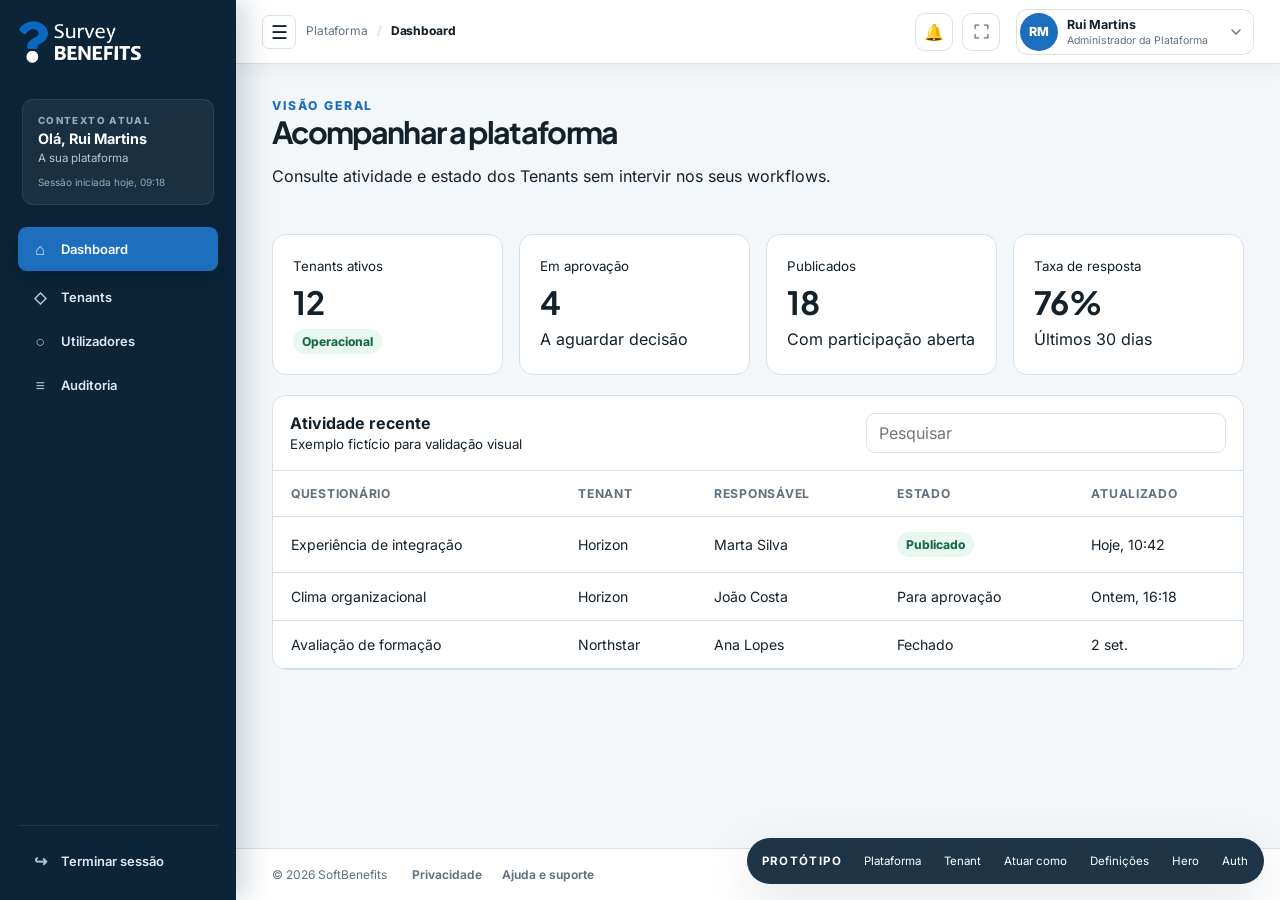
==== app.html @ 0837b104 "fix: apresentar marca do tenant na topbar" ====
<!DOCTYPE html>
<html lang="pt-PT">
<head><meta charset="utf-8"><meta http-equiv="Cache-Control" content="no-cache, no-store, must-revalidate"><meta http-equiv="Pragma" content="no-cache"><meta http-equiv="Expires" content="0"><meta name="viewport" content="width=device-width, initial-scale=1"><title>Administração — SurveyBenefits</title><link rel="icon" type="image/png" href="assets/icon-surveybenefits.png?v=15"><link rel="stylesheet" href="assets/styles.css?v=52"></head>
<body>
  <div class="impersonation"><span><strong>Atuar como:</strong> Marta Silva · Horizon — sessão de suporte auditada</span><a class="button secondary" href="app.html">Terminar</a></div>
  <div class="app-frame"><button class="menu-overlay" type="button" data-toggle-sidebar aria-label="Fechar navegação"></button>
    <aside class="sidebar">
      <div class="sidebar-cabecalho"><a class="marca" href="index.html"><img class="marca-completa marca-plataforma" src="assets/logo-oficial-negativo.png?v=17" alt="SurveyBenefits"><img class="marca-completa marca-tenant" src="assets/horizon-logo.svg?v=1" alt="Horizon"><img class="marca-simbolo marca-plataforma" src="assets/icon-surveybenefits.png?v=15" alt=""><img class="marca-simbolo marca-tenant" src="assets/horizon-mark.svg?v=1" alt="Horizon"></a><button class="fechar-menu" type="button" data-toggle-sidebar aria-label="Fechar navegação">×</button></div>
      <section class="contexto" aria-label="Contexto atual"><small>CONTEXTO ATUAL</small><strong class="platform-name">Olá, Rui Martins</strong><strong class="tenant-name">Horizon</strong><span class="platform-name">A sua plataforma</span><span class="tenant-name">A sua organização</span><span class="ultimo-acesso">Sessão iniciada hoje, 09:18</span></section>
      <nav class="menu-principal" aria-label="Navegação administrativa">
        <a class="active" href="#"><span class="icone-menu">⌂</span><span class="texto-menu">Dashboard</span></a>
        <div class="platform-links"><a href="#"><span class="icone-menu">◇</span><span class="texto-menu">Tenants</span></a><a href="#"><span class="icone-menu">○</span><span class="texto-menu">Utilizadores</span></a><a href="#"><span class="icone-menu">≡</span><span class="texto-menu">Auditoria</span></a></div>
        <div class="tenant-links"><a href="#"><span class="icone-menu">▤</span><span class="texto-menu">Questionários</span></a><a href="#"><span class="icone-menu">✓</span><span class="texto-menu">Aprovações</span></a><a href="#"><span class="icone-menu">◎</span><span class="texto-menu">Participantes</span></a></div>
      </nav>
      <div class="menu-secundario"><button type="button"><span class="icone-menu">↪</span><span class="texto-menu">Terminar sessão</span></button></div>
    </aside>
    <div class="app-main">
      <header class="topbar"><button class="alternar-menu" type="button" data-toggle-sidebar aria-label="Alternar menu principal" aria-expanded="true">☰</button><a class="marca-topbar" href="index.html"><img class="marca-topbar-completa marca-plataforma" src="assets/logo-oficial.jpg?v=17" alt="SurveyBenefits"><img class="marca-topbar-completa marca-tenant" src="assets/horizon-logo.svg?v=1" alt="Horizon"></a><div class="breadcrumb"><span class="platform-name">Plataforma</span><span class="tenant-name">Horizon</span><b aria-hidden="true">/</b><strong class="platform-name">Dashboard</strong><strong class="tenant-name">Questionários</strong></div><div class="acoes-topbar"><div class="topbar-utilities"><button class="notificacoes" type="button" aria-label="Notificações">🔔</button><button class="fullscreen-toggle" type="button" data-fullscreen-toggle aria-label="Maximizar ecrã" title="Maximizar ecrã"><svg viewBox="0 0 24 24" aria-hidden="true"><path d="M8 3H3v5M16 3h5v5M21 16v5h-5M3 16v5h5"/></svg></button></div><div class="conta"><button class="botao-conta" type="button" aria-label="Abrir menu de Rui Martins"><span class="avatar">RM</span><span class="identidade"><strong>Rui Martins</strong><small class="platform-name">Administrador da Plataforma</small><small class="tenant-name">Administrador do Tenant</small></span><span class="seta-conta" aria-hidden="true"><svg viewBox="0 0 24 24"><path d="m6 9 6 6 6-6"/></svg></span></button></div></div></header>
      <main class="app-content">
        <div class="page-head"><div><div class="eyebrow">Visão geral</div><h1 class="platform-name">Acompanhar a plataforma</h1><h1 class="tenant-name">Questionários da Horizon</h1><p class="platform-name">Consulte atividade e estado dos Tenants sem intervir nos seus workflows.</p><p class="tenant-name">Acompanhe criação, aprovação e participação no seu Tenant.</p></div><a class="button tenant-links" href="#">Criar questionário</a></div>
        <section class="metrics" aria-label="Indicadores">
          <article class="metric"><small class="platform-name">Tenants ativos</small><small class="tenant-name">Questionários ativos</small><strong>12</strong><span class="pill">Operacional</span></article>
          <article class="metric"><small>Em aprovação</small><strong>4</strong><span>A aguardar decisão</span></article>
          <article class="metric"><small>Publicados</small><strong>18</strong><span>Com participação aberta</span></article>
          <article class="metric"><small>Taxa de resposta</small><strong>76%</strong><span>Últimos 30 dias</span></article>
        </section>
        <section class="table-card">
          <div class="toolbar"><div><strong>Atividade recente</strong><br><small>Exemplo fictício para validação visual</small></div><input class="search" type="search" placeholder="Pesquisar"></div>
          <table><thead><tr><th>Questionário</th><th>Tenant</th><th>Responsável</th><th>Estado</th><th>Atualizado</th></tr></thead><tbody>
            <tr><td>Experiência de integração</td><td>Horizon</td><td>Marta Silva</td><td><span class="pill">Publicado</span></td><td>Hoje, 10:42</td></tr>
            <tr><td>Clima organizacional</td><td>Horizon</td><td>João Costa</td><td>Para aprovação</td><td>Ontem, 16:18</td></tr>
            <tr><td>Avaliação de formação</td><td>Northstar</td><td>Ana Lopes</td><td>Fechado</td><td>2 set.</td></tr>
          </tbody></table>
        </section>
      </main>
      <footer class="rodape-app"><span>© <span data-year></span> SoftBenefits</span><nav aria-label="Informação"><a href="privacidade.html">Privacidade</a><a href="suporte.html">Ajuda e suporte</a></nav></footer>
    </div>
  </div>
  <nav class="prototype-nav" aria-label="Navegação do protótipo"><strong>PROTÓTIPO</strong><a href="app.html">Plataforma</a><a href="app.html?tenant=horizon">Tenant</a><a href="app.html?tenant=horizon&amp;mode=impersonation">Atuar como</a><a href="definicoes-pessoais.html">Definições</a><a href="index.html">Hero</a><a href="login.html">Auth</a></nav>
  <script src="assets/site.js?v=10"></script>
</body>
</html>
---- assets/styles.css ----
@font-face { font-family: Inter; src: url("fonts/inter-variable.woff2") format("woff2"); font-weight: 100 900; font-display: swap; }
@font-face { font-family: "Plus Jakarta Sans"; src: url("fonts/plus-jakarta-sans-variable.woff2") format("woff2"); font-weight: 200 800; font-display: swap; }

:root {
  --primary: #1e6ebe;
  --primary-hover: #185a9c;
  /* Inputs e tokens do contexto Plataforma. O shell autenticado consome aliases semânticos. */
  --brand-primary: #1e6ebe;
  --brand-on-primary: #fff;
  --brand-hover: #185a9c;
  --brand-soft: color-mix(in srgb, var(--brand-primary) 10%, var(--paper));
  --brand-tint: color-mix(in srgb, var(--brand-primary) 5%, var(--paper));
  --brand-focus: color-mix(in srgb, var(--brand-primary) 60%, white);
  --brand-sidebar: #0b2438;
  --brand-sidebar-deep: #071a2a;
  --navy: #0b2438;
  --surface: #f4f7fa;
  --paper: #fff;
  --text: #14212b;
  --muted: #607181;
  --border: #d8e1e8;
  --radius: 16px;
  --shadow: 0 20px 55px rgba(11, 36, 56, .12);
  font-family: Inter, "Segoe UI", sans-serif;
  color: var(--text);
  background: var(--paper);
}

* { box-sizing: border-box; }
html { scroll-behavior: smooth; }
body { --accent: var(--brand-primary); --accent-hover: var(--brand-hover); --accent-soft: var(--brand-soft); --accent-tint: var(--brand-tint); --toast-success: var(--brand-primary); --sidebar: var(--brand-sidebar); --sidebar-deep: var(--brand-sidebar-deep); margin: 0; background: var(--paper); color: var(--text); overflow-x: hidden; }
body.dark { --paper: #10202b; --surface: #152b39; --text: #eef5f8; --muted: #aec0ca; --border: #284452; --brand-soft: color-mix(in srgb, var(--brand-primary) 19%, var(--surface)); --brand-tint: color-mix(in srgb, var(--brand-primary) 10%, var(--paper)); --brand-focus: color-mix(in srgb, var(--brand-primary) 72%, white); }
/* O Tenant fornece só a cor principal; os restantes tokens são derivados pelo template. */
body.tenant { --brand-primary: #007f5f; --brand-hover: color-mix(in srgb, var(--brand-primary) 80%, black); --brand-sidebar: color-mix(in srgb, var(--brand-primary) 60%, #0b2438); --brand-sidebar-deep: color-mix(in srgb, var(--brand-primary) 45%, #041b2a); }
a { color: inherit; }
button, input { font: inherit; }
button, .button { cursor: pointer; }
:focus-visible { outline: 3px solid var(--brand-focus); outline-offset: 3px; }
.container { width: min(1160px, calc(100% - 40px)); margin-inline: auto; }
.eyebrow { color: var(--primary); font-size: .76rem; font-weight: 800; letter-spacing: .16em; text-transform: uppercase; }
h1, h2, h3, .brand { font-family: "Plus Jakarta Sans", Inter, sans-serif; }
h1 { font-size: clamp(2.6rem, 6vw, 5.6rem); line-height: .98; letter-spacing: -.055em; margin: 18px 0 24px; }
h2 { font-size: clamp(2rem, 3.2vw, 3.3rem); letter-spacing: -.04em; margin: 0 0 18px; }
p { line-height: 1.7; }
.button { display: inline-flex; align-items: center; justify-content: center; gap: 8px; min-height: 46px; padding: 0 20px; border-radius: 999px; border: 1px solid transparent; background: var(--primary); color: white; font-weight: 750; text-decoration: none; }
.button:hover { background: var(--primary-hover); }
.button.secondary { background: transparent; color: var(--text); border-color: var(--border); }
.button.secondary:hover { background: var(--surface); }
.site-header { position: absolute; z-index: 3; top: 0; left: 0; right: 0; padding: 26px 0; color: white; }
.site-header .container, .top-nav, .actions, .prototype-nav { display: flex; align-items: center; }
.site-header .container { justify-content: space-between; gap: 30px; }
.logo { width: 238px; height: auto; display: block; border-radius: 3px; }
.top-nav { gap: 28px; }
.top-nav a { font-size: .9rem; font-weight: 650; text-decoration: none; }
.hero { min-height: 780px; display: grid; align-items: center; position: relative; color: white; overflow: hidden; background: var(--navy); }
.hero::before { content: ""; position: absolute; inset: 0; background: linear-gradient(90deg, rgba(5,25,38,.93) 0%, rgba(5,25,38,.72) 45%, rgba(5,25,38,.08) 78%), url("images/plataforma-hero.png") center/cover; }
.hero::after { content: ""; position: absolute; width: 520px; height: 520px; right: -150px; bottom: -280px; border: 1px solid rgba(255,255,255,.28); border-radius: 50%; box-shadow: 0 0 0 90px rgba(255,255,255,.04), 0 0 0 180px rgba(255,255,255,.025); }
.hero-content { position: relative; z-index: 1; max-width: 780px; padding: 145px 0 80px; }
.hero p { max-width: 660px; font-size: 1.12rem; color: rgba(255,255,255,.8); }
.hero .eyebrow { color: #91cfff; }
.actions { gap: 12px; flex-wrap: wrap; margin-top: 32px; }
.hero .button.secondary { color: white; border-color: rgba(255,255,255,.4); }
.hero .button.secondary:hover { background: rgba(30,110,190,.28); color: white; border-color: rgba(145,207,255,.9); box-shadow: 0 8px 24px rgba(5,25,38,.3); }
.section { padding: 100px 0; }
.section.cta-section { padding-block: 52px; }
.section.tint { background: var(--surface); }
.section-lead { max-width: 720px; margin-bottom: 44px; }
#plataforma .section-lead { max-width: 980px; }
#plataforma .section-lead p { max-width: 900px; }
.grid-3 { display: grid; grid-template-columns: repeat(3, 1fr); gap: 22px; }
.card { padding: 30px; border: 1px solid var(--border); border-radius: var(--radius); background: var(--paper); }
.card .number { color: var(--primary); font-weight: 800; }
.card h3 { font-size: 1.2rem; }
.feature-list { display: grid; grid-template-columns: repeat(2, 1fr); gap: 14px; padding: 0; list-style: none; }
.feature-list li { padding: 18px 20px; border-left: 3px solid var(--primary); background: var(--surface); }
.cta { color: white; background: var(--navy); border-radius: 28px; padding: 42px 58px; display: flex; justify-content: space-between; align-items: center; gap: 40px; }
.cta h2 { margin: 0; max-width: 700px; }
.cta .button { min-width: 240px; white-space: nowrap; flex-shrink: 0; }
.content-footer { border-top: 1px solid var(--border); min-height: 68px; display: flex; align-items: center; color: var(--muted); font-size: .82rem; }
.footer-row { display: flex; align-items: center; gap: 14px; flex-wrap: wrap; }
.footer-row .logo { width: 132px; color: var(--text); }
.footer-row a { text-decoration: none; }
.tenant-name, .tenant-links { display: none; }
.tenant .platform-name, .tenant .platform-links { display: none; }
.tenant .tenant-name { display: block; }
.tenant .tenant-links { display: inline-flex; }
.tenant .side-nav .tenant-links { display: block; }
.tenant .app-content .eyebrow { color: var(--accent); }
.tenant .app-shell .button { background: var(--accent); }
.tenant .app-frame .button { background: var(--accent); }
.tenant .menu-principal .platform-links { display: none; }
.tenant .menu-principal .tenant-links { display: grid; gap: .28rem; }

.auth-background { min-height: 100vh; padding: 30px 20px; background: radial-gradient(circle at 80% 10%, rgba(30,110,190,.22), transparent 32%), var(--navy); }
.auth-page { width: min(1120px, 100%); min-height: min(720px, calc(100vh - 60px)); margin: auto; display: grid; grid-template-columns: minmax(0,1.08fr) minmax(390px,.92fr); overflow: hidden; background: var(--surface); border: 1px solid rgba(255,255,255,.18); border-radius: 30px; box-shadow: 0 30px 90px rgba(0,0,0,.34); }
.auth-visual { color: white; position: relative; padding: clamp(36px,5vw,62px); background: linear-gradient(0deg, rgba(7,35,52,.84), rgba(7,35,52,.24)), url("images/plataforma-hero.png") center/cover; display: flex; flex-direction: column; justify-content: space-between; }
.auth-story { min-width: 0; display: grid; gap: 18px; }
.auth-story .eyebrow { width: fit-content; justify-self: center; padding: 8px 11px; color: #d8efff; background: rgba(5,25,38,.72); border: 1px solid rgba(145,207,255,.42); border-radius: 999px; text-align: center; text-shadow: 0 1px 8px rgba(0,0,0,.55); }
.auth-visual blockquote { max-width: 560px; font-family: "Plus Jakarta Sans", sans-serif; font-size: clamp(2.35rem, 4vw, 4rem); line-height: 1.04; letter-spacing: -.045em; margin: 0; }
.auth-story > p { width: 100%; max-width: 520px; margin: 0; padding: 10px 14px; overflow-wrap: anywhere; color: #fff; background: rgba(5,25,38,.56); border-left: 3px solid #69baff; border-radius: 0 10px 10px 0; font-weight: 550; text-shadow: 0 1px 8px rgba(0,0,0,.45); }
.auth-highlights { display: grid; grid-template-columns: repeat(2, minmax(0, 1fr)); gap: 13px; margin-top: 8px; }
.auth-highlight { min-width: 0; display: flex; align-items: center; gap: 9px; color: rgba(255,255,255,.92); }
.auth-highlight i { width: 30px; height: 30px; flex: 0 0 30px; display: grid; place-items: center; color: #0b2438; background: #d8efff; border: 2px solid rgba(255,255,255,.78); border-radius: 50%; box-shadow: 0 4px 12px rgba(0,0,0,.2); font-style: normal; font-weight: 900; }
.auth-highlight span { min-width: 0; display: grid; gap: 1px; }
.auth-highlight strong { font-size: .8rem; line-height: 1.2; }
.auth-highlight small { color: rgba(255,255,255,.72); font-size: .68rem; line-height: 1.3; }
.auth-visual > small { width: fit-content; }
.auth-visual > small a { display: inline-flex; align-items: center; gap: 7px; padding: 8px 12px; color: white; background: rgba(5,25,38,.68); border: 1px solid rgba(255,255,255,.3); border-radius: 999px; font-weight: 700; text-decoration: none; box-shadow: 0 6px 18px rgba(0,0,0,.16); backdrop-filter: blur(8px); }
.auth-visual > small a:hover { background: rgba(30,110,190,.78); border-color: rgba(255,255,255,.65); }
.auth-panel { min-width: 0; display: grid; place-items: center; padding: clamp(34px,4vw,58px); background: var(--paper); }
.auth-card { width: min(440px, 100%); min-width: 0; }
.auth-card .logo { width: 230px; color: var(--navy); margin-bottom: 54px; }
.auth-card h1 { font-size: 2.35rem; letter-spacing: -.04em; }
.field { display: grid; gap: 7px; margin: 20px 0; font-weight: 650; font-size: .9rem; }
.field input { width: 100%; min-height: 50px; border: 1px solid var(--border); border-radius: 10px; padding: 0 14px; background: var(--paper); color: var(--text); }
.password-control { position: relative; display: block; }
.password-control input { padding-right: 52px; }
.password-toggle { position: absolute; top: 50%; right: 8px; width: 38px; height: 38px; padding: 8px; border: 0; border-radius: 8px; background: transparent; color: var(--muted); transform: translateY(-50%); cursor: pointer; }
.password-toggle:hover { background: var(--surface); color: var(--text); }
.password-toggle:focus-visible { outline: 3px solid color-mix(in srgb, var(--primary) 35%, transparent); outline-offset: 1px; }
.password-toggle svg { display: block; width: 100%; height: 100%; fill: none; stroke: currentColor; stroke-width: 1.8; }
.password-toggle[aria-pressed="true"]::after { content: ""; position: absolute; left: 8px; right: 8px; top: 18px; height: 2px; background: currentColor; transform: rotate(-42deg); }
.auth-card .button { width: 100%; border: 0; }
.small-link { color: var(--primary); font-weight: 700; font-size: .9rem; }
.auth-divider { display: flex; align-items: center; gap: 14px; margin: 22px 0; color: var(--muted); font-size: .8rem; text-transform: uppercase; letter-spacing: .08em; }
.auth-divider::before, .auth-divider::after { content: ""; height: 1px; flex: 1; background: var(--border); }
.auth-alternative { background: color-mix(in srgb, var(--primary) 10%, var(--paper)) !important; color: var(--primary) !important; border-color: color-mix(in srgb, var(--primary) 50%, var(--border)) !important; }
.auth-alternative:hover { background: color-mix(in srgb, var(--primary) 18%, var(--paper)) !important; border-color: var(--primary) !important; box-shadow: 0 8px 22px color-mix(in srgb, var(--primary) 18%, transparent); }
.auth-info { display: grid; gap: 3px; margin: 16px 0 4px; padding: 12px 14px; color: var(--text); background: color-mix(in srgb, var(--primary) 8%, var(--paper)); border-left: 3px solid var(--primary); border-radius: 0 10px 10px 0; font-size: .82rem; }
.auth-info span { color: var(--muted); }
.auth-card .auth-back { margin-top: 12px; }
.auth-card .auth-alternative { border: 1px solid var(--border); }
.notice { margin: 20px 0; padding: 15px; background: #e9f4ff; color: #164c78; border-radius: 10px; }

.app-shell { min-height: 100vh; display: grid; grid-template-columns: 236px minmax(0, 1fr); background: var(--surface); }
.sidebar { position: fixed; inset: 0 auto 0 0; width: 236px; background: var(--sidebar); color: white; display: grid; grid-template-rows: auto 1fr auto; transition: width .2s ease; z-index: 4; }
.menu-overlay, .sidebar-close { display: none; }
.sidebar-head { padding: 25px 18px 0; }
.sidebar-head .logo { width: 100%; max-width: 205px; }
.sidebar-head .logo-symbol { display: none; width: 48px; height: 48px; margin-inline: auto; padding: 5px; border: 1px solid rgba(255,255,255,.72); border-radius: 50%; background: rgba(255,255,255,.96); box-shadow: 0 5px 16px rgba(0,0,0,.18); object-fit: contain; object-position: center; }
.sidebar-context { display: grid; gap: 4px; margin: 20px 4px 22px; padding: 15px; background: rgba(255,255,255,.055); border: 1px solid rgba(255,255,255,.07); border-radius: 12px; }
.context-label { font-size: .68rem; text-transform: uppercase; letter-spacing: .14em; color: rgba(255,255,255,.58); }
.context-name { font-weight: 750; line-height: 1.25; margin-top: 5px; }
.context-session { display: grid; gap: 3px; margin-top: 12px; padding-top: 4px; color: rgba(255,255,255,.66); font-size: .72rem; line-height: 1.4; }
.context-session strong { color: white; font-size: .8rem; }
.side-nav { display: grid; align-content: start; gap: 5px; overflow-y: auto; padding: 0 18px; scrollbar-width: thin; scrollbar-color: rgba(255,255,255,.25) transparent; }
.side-nav a { min-height: 42px; display: flex; gap: 12px; align-items: center; padding: 0 12px; margin: 0; border-radius: 7px; color: rgba(255,255,255,.72); text-decoration: none; font-size: .82rem; font-weight: 650; }
.side-nav a.active, .side-nav a:hover { background: color-mix(in srgb, var(--accent) 60%, transparent); color: white; box-shadow: 0 7px 17px rgba(0,0,0,.14); }
.nav-icon { width: 17px; text-align: center; font-size: 1rem; }
.sidebar-foot { padding: 15px 18px 17px; border-top: 1px solid rgba(255,255,255,.08); }
.sidebar-foot button { width: 100%; display: flex; align-items: center; gap: 11px; background: rgba(255,255,255,.07); color: white; border: 1px solid rgba(255,255,255,.15); border-radius: 10px; text-align: left; padding: 12px 14px; font-weight: 700; }
.sidebar-foot button:hover { background: rgba(255,255,255,.14); border-color: rgba(255,255,255,.28); }
.logout-icon { font-size: 1.05rem; }
.app-main { grid-column: 2; min-width: 0; }
.app-topbar { height: 64px; padding: 0 26px; background: color-mix(in srgb, var(--paper) 96%, transparent); border-bottom: 1px solid var(--border); box-shadow: 0 4px 16px rgba(11,36,56,.06); display: flex; align-items: center; justify-content: flex-start; position: sticky; top: 0; z-index: 30; backdrop-filter: blur(12px); }
.mobile-brand { display: none; }
.breadcrumb { display: inline-flex; align-items: center; gap: 10px; margin-left: 0; color: var(--muted); font-size: .9rem; letter-spacing: -.01em; white-space: nowrap; }
.breadcrumb i { color: var(--border); font-size: 1.2em; font-style: normal; }
.breadcrumb strong { color: var(--text); font-weight: 750; }
.profile { display: flex; align-items: center; gap: 10px; margin-left: auto; }
.notification, .fullscreen-toggle { width: 38px; height: 38px; display: inline-grid; place-items: center; border: 1px solid var(--border); border-radius: 10px; background: var(--paper); }
.notification:hover, .fullscreen-toggle:hover { background: var(--surface); border-color: color-mix(in srgb, var(--accent) 45%, var(--border)); }
.fullscreen-toggle svg { width: 17px; height: 17px; fill: none; stroke: var(--muted); stroke-width: 1.8; stroke-linecap: round; stroke-linejoin: round; }
.fullscreen-toggle:hover svg { stroke: var(--accent); }
.profile-button { min-height: 44px; display: flex; align-items: center; gap: 9px; padding: 3px 7px 3px 3px; border: 1px solid var(--border); border-radius: 11px; background: var(--paper); color: var(--text); text-align: left; box-shadow: 0 5px 16px rgba(11,36,56,.06); }
.profile-button:hover { border-color: color-mix(in srgb, var(--accent) 45%, var(--border)); background: var(--surface); }
.profile-copy { display: grid; gap: 2px; min-width: 150px; }
.profile-copy small { color: var(--muted); }
.profile-chevron { width: 8px; height: 8px; margin: -4px 2px 0 5px; border-right: 2px solid var(--muted); border-bottom: 2px solid var(--muted); transform: rotate(45deg); }
.avatar { width: 38px; height: 38px; overflow: hidden; flex: 0 0 38px; border-radius: 50%; background: var(--accent); color: white; display: grid; place-items: center; font-size: .78rem; font-weight: 800; }
.avatar img { width: 100%; height: 100%; display: block; object-fit: cover; }
.app-content { width: min(1380px, 100%); padding: 34px 36px 60px; margin: 0 auto; }
.page-head { display: flex; justify-content: space-between; align-items: end; gap: 20px; margin-bottom: 28px; }
.page-head h1 { font-size: 1.9rem; margin: 4px 0; }
.metrics { display: grid; grid-template-columns: repeat(4, 1fr); gap: 16px; }
.metric { background: var(--paper); border: 1px solid var(--border); border-radius: 14px; padding: 20px; }
.metric strong { display: block; font: 700 2rem "Plus Jakarta Sans", sans-serif; margin: 7px 0; }
.table-card { margin-top: 20px; background: var(--paper); border: 1px solid var(--border); border-radius: 14px; overflow: hidden; }
.toolbar { display: flex; justify-content: space-between; gap: 15px; padding: 17px; border-bottom: 1px solid var(--border); }
.search { min-height: 40px; min-width: min(360px, 60vw); border: 1px solid var(--border); border-radius: 9px; padding: 0 12px; background: var(--paper); color: var(--text); }
table { border-collapse: collapse; width: 100%; }
th, td { text-align: left; padding: 15px 18px; border-bottom: 1px solid var(--border); font-size: .88rem; }
th { color: var(--muted); font-size: .76rem; text-transform: uppercase; letter-spacing: .06em; }
.pill { display: inline-flex; padding: 5px 9px; border-radius: 999px; background: #e8f7f0; color: #176746; font-weight: 750; font-size: .76rem; }
.app-footer { padding: 0 30px; background: var(--paper); }
.impersonation { position: sticky; top: 0; z-index: 5; background: #7b2cbf; color: white; min-height: 48px; padding: 10px 28px; display: none; align-items: center; justify-content: space-between; gap: 20px; }
.impersonating .impersonation { display: flex; }
.impersonating .sidebar { top: 48px; }
.app-shell.collapsed { grid-template-columns: 72px minmax(0, 1fr); }
.app-shell.collapsed .sidebar { width: 72px; }
.app-shell.collapsed .sidebar-head { padding: 20px 14px; border-bottom: 0; }
.app-shell.collapsed .logo-full { display: none; }
.app-shell.collapsed .sidebar-head .logo-symbol { display: block; }
.app-shell.collapsed .sidebar-context { display: none; }
.app-shell.collapsed .side-nav a { justify-content: center; padding-inline: 10px; }
.app-shell.collapsed .side-nav a span:not(.nav-icon) { display: none; }
.app-shell.collapsed .sidebar-foot { padding: 12px; }
.app-shell.collapsed .sidebar-foot button { justify-content: center; padding-inline: 8px; }
.app-shell.collapsed .sidebar-foot button span:not(.logout-icon) { display: none; }
.prototype-nav { position: fixed; right: 16px; bottom: 16px; z-index: 20; max-width: calc(100vw - 32px); gap: 7px; padding: 8px; border-radius: 999px; background: rgba(11,36,56,.92); box-shadow: var(--shadow); color: white; font-size: .72rem; }
.prototype-nav strong { padding: 0 7px; letter-spacing: .12em; }
.prototype-nav a, .prototype-nav button { color: white; background: transparent; border: 0; padding: 8px; border-radius: 999px; text-decoration: none; }
.prototype-nav a:hover, .prototype-nav button:hover { background: rgba(255,255,255,.12); }
.shell-toggle { width: 34px; height: 34px; display: inline-grid; place-items: center; border: 1px solid var(--border); border-radius: 7px; background: var(--paper); color: var(--text); font-size: 1rem; }
.shell-toggle:hover { background: var(--surface); border-color: color-mix(in srgb, var(--accent) 40%, var(--border)); }
.shell-toggle-edge { flex: 0 0 auto; margin: 0 10px 0 0; box-shadow: none; }
.inline-row { display: flex; align-items: center; gap: 14px; }
.content-intro { margin-top: 70px; }
.page-title-compact { font-size: 3.2rem; }

@media (max-width: 900px) {
  .top-nav a:not(.button) { display: none; }
  .hero { min-height: 690px; }
  .grid-3, .metrics { grid-template-columns: repeat(2, 1fr); }
  .feature-list { grid-template-columns: 1fr; }
  .auth-background { padding: 22px; }
  .auth-page { min-width: 0; min-height: 0; grid-template-columns: minmax(0,1fr); gap: 22px; overflow: visible; background: transparent; border: 0; border-radius: 0; box-shadow: none; }
  .auth-visual, .auth-panel { overflow: hidden; border: 1px solid rgba(255,255,255,.72); border-radius: 26px; box-shadow: 0 24px 70px rgba(0,0,0,.26); }
  .auth-visual { min-height: 430px; padding: 34px; }
  .auth-story { gap: 13px; }
  .auth-visual blockquote { max-width: 15ch; font-size: clamp(2.2rem, 6vw, 3.2rem); }
  .auth-story > p { max-width: 600px; padding-block: 8px; font-size: .9rem; }
  .auth-highlights { grid-template-columns: repeat(2, minmax(0, 1fr)); gap: 14px; margin-top: 2px; }
  .app-shell { grid-template-columns: 1fr; }
  .app-shell.collapsed { grid-template-columns: 1fr; }
  .sidebar { z-index: 40; transform: translateX(-100%); box-shadow: var(--shadow); }
  .sidebar.open { transform: translateX(0); }
  .menu-overlay { position: fixed; z-index: 35; inset: 0; display: none; border: 0; background: rgba(5,25,38,.62); }
  .app-shell.sidebar-open .menu-overlay { display: block; }
  .sidebar-close { display: inline-grid; grid-column: 2; place-items: center; width: 34px; height: 34px; border: 0; border-radius: 7px; color: white; background: rgba(255,255,255,.08); font-size: 1.45rem; line-height: 1; }
  .sidebar-head { display: grid; grid-template-columns: minmax(0, 1fr) auto; align-items: start; column-gap: 10px; }
  .sidebar-head > a { grid-column: 1; min-width: 0; }
  .sidebar-head .logo { width: min(156px, 100%); }
  .sidebar-context { grid-column: 1 / -1; }
  .app-shell.collapsed .sidebar.open { width: 236px; }
  .app-shell.collapsed .sidebar.open .sidebar-head { padding: 25px 18px 20px; border-bottom: 1px solid rgba(255,255,255,.12); }
  .app-shell.collapsed .sidebar.open .logo-full { display: block; }
  .app-shell.collapsed .sidebar.open .sidebar-head .logo-symbol { display: none; }
  .app-shell.collapsed .sidebar.open .sidebar-context { display: grid; }
  .app-shell.collapsed .sidebar.open .side-nav a { justify-content: flex-start; padding-inline: 14px; }
  .app-shell.collapsed .sidebar.open .side-nav a span:not(.nav-icon) { display: inline; }
  .app-shell.collapsed .sidebar.open .sidebar-foot { padding: 16px; }
  .app-shell.collapsed .sidebar.open .sidebar-foot button { justify-content: flex-start; padding-inline: 14px; }
  .app-shell.collapsed .sidebar.open .sidebar-foot button span:not(.logout-icon) { display: inline; }
  .app-main { grid-column: 1; }
  .shell-toggle { display: inline-grid; }
  .app-topbar { height: auto; min-height: 112px; padding-top: 10px; padding-bottom: 0; display: grid; grid-template-rows: 62px 40px; align-items: stretch; }
  .shell-toggle-edge { position: static; margin: 0; }
  .app-topbar .shell-toggle-edge { position: static; z-index: auto; }
}

/* Estrutura do shell alinhada com o template responsivo do PescaLog. */
@media (max-width: 820px) {
  .app-topbar { min-height: 88px; height: 88px; display: grid; grid-template-columns: 34px 116px minmax(0, 1fr) auto; grid-template-rows: 55px 33px; column-gap: 10px; align-items: stretch; padding: 0 14px; }
  .mobile-brand { grid-column: 2; grid-row: 1; display: flex; align-items: center; margin: 0; }
  .mobile-brand img { width: 116px; height: 38px; }
  .profile { grid-column: 4; grid-row: 1; align-self: center; margin-left: 0; }
  .app-topbar .shell-toggle-edge { position: static; grid-column: 1; grid-row: 1; align-self: center; z-index: auto; width: 34px; height: 34px; margin: 0; }
  .breadcrumb { grid-column: 1 / -1; grid-row: 2; align-self: stretch; display: flex; gap: 8px; margin-left: 0; padding: 0 4px; overflow: hidden; border-top: 1px solid var(--border); }
}

@media (max-width: 620px) {
  .container { width: min(100% - 26px, 1160px); }
  .site-header { padding: 18px 0; }
  .site-header .logo { width: 190px; }
  .hero { min-height: 720px; }
  .section { padding: 72px 0; }
  .grid-3, .metrics { grid-template-columns: 1fr; }
  .cta { padding: 34px 26px; align-items: flex-start; flex-direction: column; }
  .cta .button { width: 100%; }
  .auth-background { padding: 14px; }
  .auth-page { gap: 14px; }
  .auth-visual, .auth-panel { border-radius: 20px; }
  .auth-visual { min-height: 360px; display: flex; padding: 26px; }
  .auth-story { gap: 10px; }
  .auth-story .eyebrow { padding: 6px 9px; font-size: .64rem; }
  .auth-visual blockquote { max-width: 14ch; font-size: 2.15rem; }
  .auth-story > p { padding: 7px 10px; font-size: .82rem; line-height: 1.5; }
  .auth-highlights { grid-template-columns: 1fr; gap: 8px; }
  .auth-highlight strong { font-size: .76rem; }
  .auth-highlight small { font-size: .65rem; }
  .auth-visual > small { font-size: .72rem; }
  .auth-panel { padding: 28px; }
  .auth-card .logo { width: min(230px, 100%); }
  .auth-panel { padding: 24px; }
  .auth-card .logo { margin-bottom: 36px; }
  .app-content, .app-footer { padding-left: 18px; padding-right: 18px; }
  .profile-copy, .profile-chevron { display: none; }
  .profile-button { min-height: 44px; padding: 3px; border: 0; box-shadow: none; }
  .avatar { width: 40px; height: 40px; flex-basis: 40px; }
  .app-content { padding: 25px 16px 92px; }
  .page-head { align-items: flex-start; flex-direction: column; }
  .table-card { overflow-x: auto; }
  .footer-row { justify-content: center; text-align: center; }
  .prototype-nav { left: 10px; right: 10px; overflow-x: auto; justify-content: flex-start; }
}

@media (max-width: 420px) {
  .app-topbar { padding-left: 14px; padding-right: 14px; }
  .breadcrumb { font-size: .82rem; }
  .profile { gap: 4px; }
  .page-head h1 { font-size: 1.8rem; }
  .page-head p { font-size: .95rem; line-height: 1.5; }
  .app-content { padding-top: 25px; }
  .metric { padding: 18px; }
  .metric strong { font-size: 1.8rem; }
}

@media (prefers-reduced-motion: reduce) {
  *, *::before, *::after { scroll-behavior: auto !important; transition-duration: .01ms !important; animation-duration: .01ms !important; }
}

/* Shell transposto diretamente do template autenticado do PescaLog.
   No Survey mudam apenas identidade, conteúdo, cor e o botão de ecrã inteiro. */
.app-frame { min-height:100vh; display:grid; grid-template-columns:236px minmax(0,1fr); background:var(--surface); transition:grid-template-columns .22s ease; }
.app-frame .sidebar { position:sticky; z-index:40; top:0; width:auto; height:100vh; display:flex; flex-direction:column; padding:14px 18px 17px; overflow-x:hidden; overflow-y:auto; color:#dceaf5; background:var(--sidebar); box-shadow:.5rem 0 1.8rem color-mix(in srgb,var(--sidebar) 20%,transparent); transform:none; }
.sidebar-cabecalho { min-height:3.5rem; display:flex; align-items:center; justify-content:space-between; padding:0; }
.marca { display:flex; align-items:center; }.marca-completa { width:10.75rem; height:2.7rem; object-fit:contain; object-position:left center; }.marca-simbolo { display:none; width:2.8rem; height:2.8rem; object-fit:contain; }.fechar-menu { display:none; color:#fff; background:transparent; border:0; font-size:1.6rem; }
.contexto { display:grid; gap:4px; margin:1.8rem 4px 22px; padding:15px; border:1px solid rgba(255,255,255,.08); border-radius:.7rem; background:rgba(255,255,255,.055); }.contexto small { color:#8eabc3; font-size:.61rem; font-weight:800; letter-spacing:.14em; }.contexto strong { color:#fff; font-size:.9rem; }.contexto span { color:#b4c6d5; font-size:.72rem; }.contexto .ultimo-acesso { margin-top:6px; color:#91aabd; font-size:10px; line-height:1.4; }
.menu-principal,.menu-secundario { display:grid; gap:.28rem; }.menu-principal a,.menu-secundario button { min-height:2.75rem; display:flex; align-items:center; gap:.72rem; width:100%; padding:0 .78rem; color:#dceaf5; border:0; border-radius:.55rem; background:transparent; font-size:13px; font-weight:600; text-align:left; text-decoration:none; white-space:nowrap; }.menu-principal a:hover,.menu-secundario button:hover { color:#fff; background:rgba(255,255,255,.07); }.menu-principal a.active { color:#fff; background:var(--accent); box-shadow:0 .4rem 1rem rgba(0,0,0,.16); }.icone-menu { width:1.2rem; color:#a8c2d6; font-size:1rem; text-align:center; }.active .icone-menu { color:#d8efff; }.menu-secundario { margin-top:auto; padding-top:.8rem; border-top:1px solid rgba(255,255,255,.08); }
.app-frame .app-main { grid-column:auto; min-width:0; display:flex; flex-direction:column; }.app-frame .topbar { position:sticky; z-index:30; top:0; height:64px; display:flex; align-items:center; gap:0; padding:0 26px; background:color-mix(in srgb,var(--paper) 94%,transparent); border-bottom:1px solid var(--border); box-shadow:0 .3rem 1.2rem rgba(11,36,56,.055); backdrop-filter:blur(14px); }.alternar-menu,.notificacoes,.botao-conta { border:0; background:transparent; }.alternar-menu { width:34px; height:34px; min-width:34px; display:inline-grid; place-items:center; margin-right:10px; padding:0; color:var(--text); border:1px solid var(--border); border-radius:7px; box-sizing:border-box; font-size:1.2rem; }.alternar-menu:hover { background:var(--surface); }.marca-topbar { display:none; align-items:center; flex:0 0 auto; text-decoration:none; }.marca-topbar-completa { width:116px; height:38px; object-fit:contain; }.breadcrumb { display:flex; align-items:center; gap:9px; margin:0; font-size:12px; line-height:1.2; }.breadcrumb span { color:var(--muted); }.breadcrumb b { color:var(--border); }.breadcrumb strong { color:var(--text); }.acoes-topbar { margin-left:auto; display:flex; align-items:center; gap:9px; }.notificacoes,.fullscreen-toggle { position:relative; width:38px; height:38px; display:grid; place-items:center; color:var(--text); border:1px solid var(--border); border-radius:10px; background:var(--paper); }.notificacoes:hover,.fullscreen-toggle:hover { background:var(--surface); border-color:color-mix(in srgb,var(--accent) 45%,var(--border)); }.conta { position:relative; }.botao-conta { min-width:42px; min-height:42px; display:flex; align-items:center; gap:9px; padding:3px 7px 3px 3px; color:var(--text); background:var(--paper); border:1px solid var(--border); border-radius:11px; text-align:left; }.avatar { width:38px; height:38px; flex:0 0 38px; display:grid; place-items:center; color:#fff; background:var(--accent); border-radius:50%; font-size:.78rem; font-weight:800; }.identidade { min-width:150px; display:grid; gap:2px; }.identidade strong { overflow:hidden; font-size:.78rem; text-overflow:ellipsis; white-space:nowrap; }.identidade small { color:var(--muted); font-size:.66rem; }.seta-conta { width:20px; color:var(--muted); text-align:center; }
.app-frame .app-content { width:min(90rem,100%); margin:0 auto; padding:34px 36px 60px; }.rodape-app { min-height:52px; display:flex; align-items:center; gap:25px; margin-top:auto; padding:0 36px; color:var(--muted); background:var(--paper); border-top:1px solid var(--border); font-size:.75rem; }.rodape-app nav { display:flex; gap:1.25rem; }.rodape-app a { color:inherit; font-weight:650; text-decoration:none; }.menu-overlay { display:none; }
.menu-recolhido { grid-template-columns:72px minmax(0,1fr); }.menu-recolhido .marca-completa,.menu-recolhido .contexto,.menu-recolhido .texto-menu { display:none; }.menu-recolhido .marca-simbolo { display:block; }.menu-recolhido .sidebar-cabecalho { justify-content:center; }.menu-recolhido .menu-principal a,.menu-recolhido .menu-secundario button { justify-content:center; padding:0; }.menu-recolhido .icone-menu { width:auto; }
@media (min-width:821px) { .app-frame .sidebar { transform:none; } }
@media (max-width:820px) { .app-frame,.menu-recolhido { display:block; }.app-frame .app-main { min-height:100vh; }.app-frame .sidebar { position:fixed; width:min(236px,88vw); transform:translateX(-105%); transition:transform .22s ease; }.menu-movel-aberto .sidebar { transform:translateX(0); }.menu-movel-aberto .menu-overlay { position:fixed; z-index:35; inset:0; display:block; background:rgba(5,27,38,.62); border:0; }.fechar-menu { display:block; }.marca-completa { display:block!important; }.marca-simbolo { display:none!important; }.contexto,.texto-menu { display:grid!important; }.menu-principal a,.menu-secundario button { justify-content:flex-start!important; padding:0 .78rem!important; }.topbar { height:88px!important; display:grid!important; grid-template-columns:34px 116px minmax(0,1fr) auto; grid-template-rows:55px 33px; column-gap:10px; padding:0 14px!important; }.alternar-menu { grid-column:1; grid-row:1; margin-right:0; }.marca-topbar { grid-column:2; grid-row:1; display:flex; margin-right:0; }.breadcrumb { grid-column:1 / -1; grid-row:2; align-self:stretch; display:flex; gap:8px; padding:0 4px; overflow:hidden; border-top:1px solid var(--border); }.acoes-topbar { grid-column:4; grid-row:1; gap:9px; }.identidade,.seta-conta { display:none; }.botao-conta { width:44px; height:44px; min-width:44px; padding:3px; justify-content:center; border-color:transparent; background:transparent; }.app-frame .app-content { padding:25px 16px 92px; }.rodape-app { padding-inline:16px; } }
@media (min-width:601px) and (max-width:820px) { .botao-conta { width:auto; min-width:200px; justify-content:flex-start; gap:9px; padding:3px 7px 3px 3px; background:var(--paper); border-color:var(--border); }.identidade,.seta-conta { display:grid; }.avatar { width:36px; height:36px; flex-basis:36px; } }
@media (max-width:600px) { .rodape-app { min-height:95px; align-items:flex-start; flex-direction:column; gap:8px; padding:18px 16px 72px; } }

/* Ícones finais do template: chevron SVG e símbolo branco no menu recolhido. */
.seta-conta { width:20px; height:24px; display:grid; place-items:center; color:var(--muted); }
.seta-conta svg { width:16px; height:16px; fill:none; stroke:currentColor; stroke-width:2; stroke-linecap:round; stroke-linejoin:round; }
.menu-recolhido .marca { position:relative; width:2.8rem; height:2.8rem; }.menu-recolhido .marca-simbolo { filter:none; opacity:1; transform:translateY(-6px); }.menu-recolhido .marca::after { content:""; position:absolute; top:calc(72% - 6px); left:50%; width:.48rem; height:.48rem; border-radius:50%; background:#fff; transform:translateX(-50%); }

/* O único extra do Survey é tratado como utilidade, separado da conta do template. */
.topbar-utilities { display:flex; align-items:center; gap:9px; }
.acoes-topbar { gap:16px; }
@media (max-width:820px) { .acoes-topbar { gap:16px; } }

/* Regra original do PescaLog: a seta só existe a partir do layout tablet. */
@media (max-width:820px) { .topbar .identidade,.topbar .seta-conta { display:none; } }
@media (min-width:601px) and (max-width:820px) { .topbar .identidade,.topbar .seta-conta { display:grid; } }

/* Marca do Tenant: duas peças obrigatórias e uma paleta derivada da cor principal. */
.marca-tenant { display:none; }
.tenant .marca-plataforma { display:none; }
.tenant .marca-tenant.marca-completa { display:block; }
.tenant .marca-tenant.marca-simbolo { display:none; }
.tenant .marca-topbar .marca-tenant.marca-completa { display:block!important; }
.menu-recolhido .tenant .marca-tenant.marca-completa { display:none; }
.menu-recolhido .tenant .marca-tenant.marca-simbolo { display:block; }
.tenant .sidebar .marca-tenant.marca-completa { content:url("horizon-logo-negative.svg?v=1"); }
.tenant .app-frame { background:var(--accent-tint); }
.tenant .app-frame .sidebar { background:linear-gradient(180deg,var(--sidebar) 0%,var(--sidebar-deep) 100%); }
.tenant .contexto { background:color-mix(in srgb,var(--accent) 18%,rgba(255,255,255,.08)); border-color:color-mix(in srgb,var(--accent) 40%,rgba(255,255,255,.12)); }
.tenant .pill { background:var(--accent-soft); color:var(--accent-hover); }
.tenant .app-content .metric:first-child { border-color:color-mix(in srgb,var(--accent) 28%,var(--border)); }
.tenant .marca::after { display:none; }

/* M0.5 — menu de conta, preferências pessoais e feedback não intrusivo. */
.conta { position:relative; }
.menu-conta { position:absolute; z-index:60; top:calc(100% + 9px); right:0; width:min(27rem,calc(100vw - 2rem)); overflow:hidden; color:var(--text); background:var(--paper); border:1px solid var(--border); border-radius:.8rem; box-shadow:0 1rem 2.5rem rgba(11,36,56,.2); }
.menu-conta[hidden],.submenu-aparencia[hidden] { display:none; }
.menu-conta-cabecalho { display:flex; align-items:center; gap:.8rem; padding:1rem 1.05rem .9rem; }.menu-conta-cabecalho .avatar { width:3.15rem; height:3.15rem; flex-basis:3.15rem; }.menu-conta-cabecalho > span:last-child { display:grid; gap:.14rem; min-width:0; }.menu-conta-cabecalho strong { font-size:1rem; }.menu-conta-cabecalho small { color:var(--muted); font-size:.79rem; }.menu-conta-cabecalho .menu-role { color:var(--accent); font-weight:750; }.menu-conta-cabecalho .platform-name,.menu-conta-cabecalho .tenant-name { display:block; }
.menu-conta-separador { height:1px; margin:0 1rem; background:var(--border); }.menu-conta-item { min-height:3.15rem; display:flex; align-items:center; justify-content:space-between; width:100%; gap:1rem; padding:.6rem 1.05rem; color:var(--text); background:transparent; border:0; font:inherit; font-size:.9rem; font-weight:700; text-align:left; text-decoration:none; cursor:pointer; }.menu-conta-item > span { display:flex; align-items:center; gap:.8rem; }.menu-conta-item i { width:1.15rem; color:var(--accent); font-size:1.15rem; font-style:normal; text-align:center; }.menu-conta-item:hover,.menu-conta-item:focus-visible { color:var(--accent); background:var(--surface); outline:0; }.menu-aparencia b { color:var(--muted); font-size:.85rem; }.menu-logout { color:#b42318; }.menu-logout i { color:currentColor; }
.submenu-aparencia { display:grid; grid-template-columns:repeat(3,minmax(0,1fr)); gap:.45rem; padding:.15rem 1.05rem .8rem; background:transparent; }.submenu-aparencia label { position:relative; display:grid; place-items:center; min-height:2.7rem; padding:0 .3rem; color:var(--muted); background:var(--surface); border:1px solid transparent; border-radius:.55rem; font-size:.82rem; font-weight:700; cursor:pointer; }.submenu-aparencia label:hover { color:var(--accent); background:color-mix(in srgb,var(--accent) 8%,var(--paper)); }.submenu-aparencia input { position:absolute; opacity:0; }.submenu-aparencia label:has(input:checked) { color:var(--accent); background:color-mix(in srgb,var(--accent) 9%,var(--paper)); border-color:color-mix(in srgb,var(--accent) 42%,var(--border)); box-shadow:inset 0 0 0 1px color-mix(in srgb,var(--accent) 12%,transparent); }.submenu-aparencia label:has(input:focus-visible) { outline:2px solid var(--accent); outline-offset:2px; }
.toast-region { position:fixed; z-index:70; top:calc(64px + 14px); right:18px; display:grid; gap:.5rem; width:min(23rem,calc(100vw - 2rem)); pointer-events:none; }.impersonating .toast-region { top:calc(48px + 64px + 14px); }.toast { padding:.82rem 1rem; color:#fff; background:var(--toast-success); border-radius:.65rem; box-shadow:0 .7rem 1.7rem rgba(11,36,56,.22); font-size:.84rem; font-weight:650; }.toast-error { background:#b42318; }
.settings-page { display:grid; gap:1.25rem; max-width:76rem; }.settings-top-grid { display:grid; grid-template-columns:minmax(0,1.05fr) minmax(0,.95fr); align-items:start; gap:1.25rem; }.settings-intro { display:grid; gap:.35rem; }.settings-intro h1 { margin:0; }.settings-intro p { margin:0; color:var(--muted); }.settings-section { display:grid; gap:1.25rem; padding:1.35rem; background:var(--paper); border:1px solid var(--border); border-radius:.9rem; }.settings-section-head { display:grid; gap:.28rem; }.settings-section-head .eyebrow { margin-bottom:.3rem; }.settings-section-head h2 { margin:0; font-size:1.05rem; }.settings-section-head p { margin:0; color:var(--muted); font-size:.86rem; }.settings-form { display:grid; gap:1rem; }.profile-avatar-row { display:flex; align-items:center; gap:1rem; }.profile-avatar { width:4.5rem; height:4.5rem; flex:0 0 4.5rem; display:grid; place-items:center; overflow:hidden; color:#fff; background:var(--accent); background-position:center; background-size:cover; border-radius:50%; font-weight:800; }.profile-avatar.avatar-image { color:transparent; }.avatar-actions { display:grid; gap:.28rem; }.avatar-actions small { color:var(--muted); font-size:.75rem; }.button.small { min-height:2.35rem; padding:0 .85rem; font-size:.8rem; }.settings-fields { display:grid; grid-template-columns:repeat(2,minmax(0,1fr)); gap:1rem; }.field-group { display:grid; gap:.4rem; }.field-group.full { grid-column:1 / -1; }.field-group label { font-size:.8rem; font-weight:700; }.field-group input { min-height:2.75rem; width:100%; padding:0 .75rem; color:var(--text); background:var(--paper); border:1px solid var(--border); border-radius:.5rem; font:inherit; }.field-group input[readonly] { color:var(--muted); background:var(--surface); }.field-group input[aria-invalid="true"] { border-color:#b42318; }.field-help,.field-error { margin:0; color:var(--muted); font-size:.74rem; }.field-error { color:#b42318; }.settings-actions { display:flex; justify-content:flex-end; }.appearance-options { display:grid; grid-template-columns:repeat(3,minmax(0,1fr)); gap:.75rem; }.appearance-option { display:grid; gap:.35rem; padding:1rem; border:1px solid var(--border); border-radius:.7rem; cursor:pointer; }.appearance-option:has(input:checked) { border-color:var(--accent); background:color-mix(in srgb,var(--accent) 7%,var(--paper)); box-shadow:0 0 0 2px color-mix(in srgb,var(--accent) 15%,transparent); }.appearance-option input { accent-color:var(--accent); }.appearance-option strong { font-size:.86rem; }.appearance-option small { color:var(--muted); font-size:.74rem; }
@media (max-width:820px) { .toast-region { top:calc(88px + 14px); right:1rem; }.impersonating .toast-region { top:calc(48px + 88px + 14px); }.menu-conta { position:fixed; top:calc(55px + 8px); right:1rem; }.settings-page { gap:1rem; }.settings-section { padding:1rem; }.settings-fields { grid-template-columns:1fr; }.settings-actions { justify-content:stretch; }.settings-actions .button { width:100%; } }
@media (prefers-reduced-motion: reduce) { .toast { animation:none; } }

/* Aparência: a mesma grelha compacta em desktop e tablet; apenas mobile omite o texto auxiliar. */
.appearance-options { grid-template-columns:repeat(3,minmax(0,1fr)); gap:.55rem; }
.appearance-option { justify-items:center; min-height:5.25rem; padding:.7rem .45rem; text-align:center; }
.appearance-option input { margin:0; }
.appearance-option strong { font-size:.8rem; }
.appearance-option small { text-align:center; font-size:.7rem; }
@media (max-width:600px) { .appearance-option { min-height:4.5rem; padding:.6rem .3rem; }.appearance-option small { display:none; } }

@media (max-width:1000px) { .settings-top-grid { grid-template-columns:1fr; } }

/* A marca da Plataforma troca de variante com a Aparência; a marca do Tenant mantém o seu próprio asset. */
.marca-topbar .marca-plataforma { content:url("logo-oficial-transparente.png?v=17"); }
.dark .marca-topbar .marca-plataforma { content:url("logo-oficial-negativo.png?v=17"); }
.dark .marca-topbar .marca-tenant { content:url("horizon-logo-negative.svg?v=1"); }
@media (max-width:820px) { .tenant .marca-topbar { width:116px; height:38px; display:flex; align-items:center; gap:.45rem; }.tenant .marca-topbar .marca-tenant { display:none!important; }.tenant .marca-topbar::before { content:"H"; width:2rem; height:2rem; display:grid; flex:0 0 2rem; place-items:center; color:#fff; background:var(--accent); border-radius:.5rem; font-weight:850; }.tenant .marca-topbar::after { content:"Horizon"; color:var(--text); font-size:.9rem; font-weight:800; letter-spacing:-.02em; }.dark.tenant .marca-topbar::after { color:#fff; } }
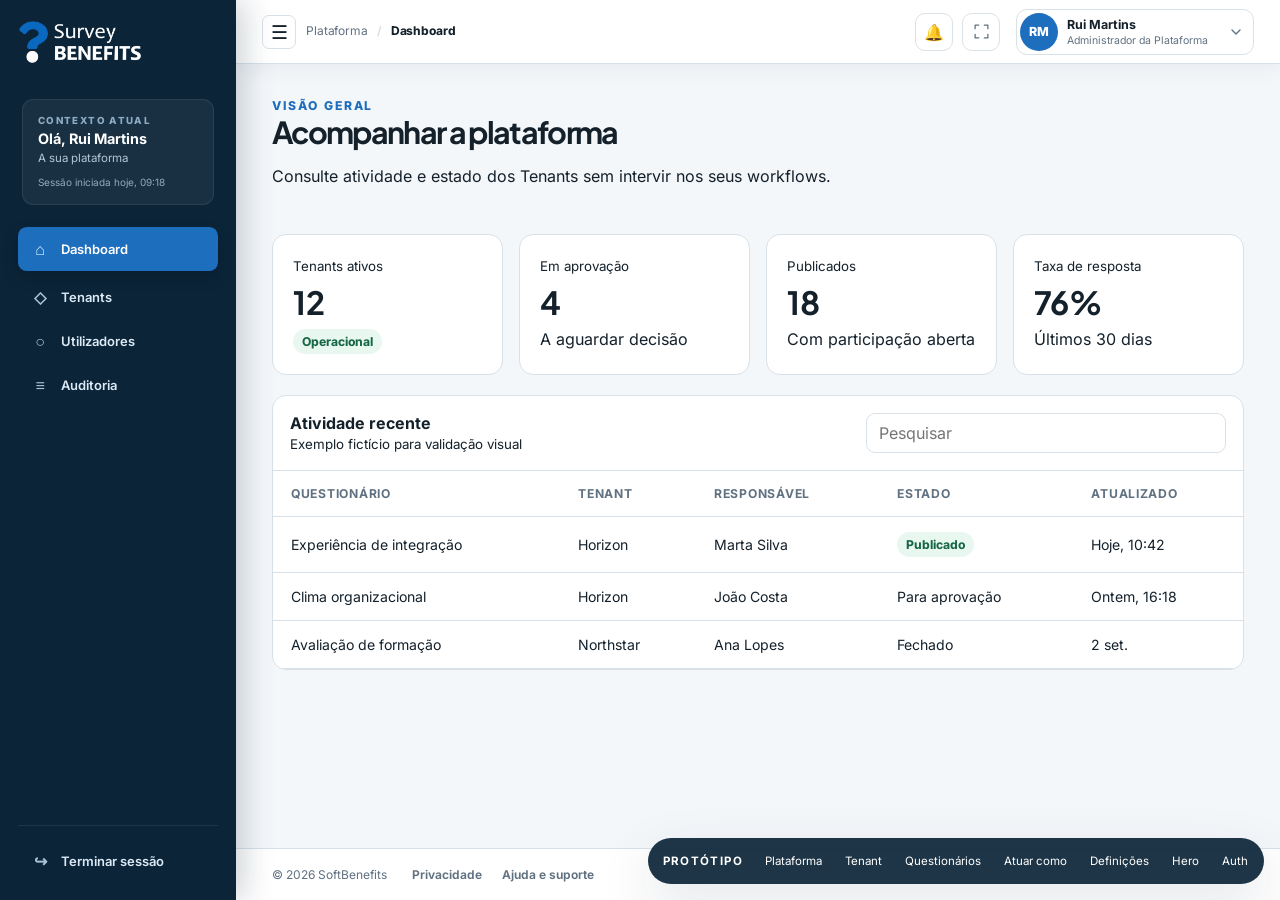
==== commit 40fc6771: "feat: add M1.1 questionnaire prototype" ====
--- a/app.html
+++ b/app.html
@@ -1,6 +1,6 @@
 <!DOCTYPE html>
 <html lang="pt-PT">
-<head><meta charset="utf-8"><meta http-equiv="Cache-Control" content="no-cache, no-store, must-revalidate"><meta http-equiv="Pragma" content="no-cache"><meta http-equiv="Expires" content="0"><meta name="viewport" content="width=device-width, initial-scale=1"><title>Administração — SurveyBenefits</title><link rel="icon" type="image/png" href="assets/icon-surveybenefits.png?v=15"><link rel="stylesheet" href="assets/styles.css?v=52"></head>
+<head><meta charset="utf-8"><meta http-equiv="Cache-Control" content="no-cache, no-store, must-revalidate"><meta http-equiv="Pragma" content="no-cache"><meta http-equiv="Expires" content="0"><meta name="viewport" content="width=device-width, initial-scale=1"><title>Administração — SurveyBenefits</title><link rel="icon" type="image/png" href="assets/icon-surveybenefits.png?v=15"><link rel="stylesheet" href="assets/styles.css?v=64"></head>
 <body>
   <div class="impersonation"><span><strong>Atuar como:</strong> Marta Silva · Horizon — sessão de suporte auditada</span><a class="button secondary" href="app.html">Terminar</a></div>
   <div class="app-frame"><button class="menu-overlay" type="button" data-toggle-sidebar aria-label="Fechar navegação"></button>
@@ -10,14 +10,14 @@
       <nav class="menu-principal" aria-label="Navegação administrativa">
         <a class="active" href="#"><span class="icone-menu">⌂</span><span class="texto-menu">Dashboard</span></a>
         <div class="platform-links"><a href="#"><span class="icone-menu">◇</span><span class="texto-menu">Tenants</span></a><a href="#"><span class="icone-menu">○</span><span class="texto-menu">Utilizadores</span></a><a href="#"><span class="icone-menu">≡</span><span class="texto-menu">Auditoria</span></a></div>
-        <div class="tenant-links"><a href="#"><span class="icone-menu">▤</span><span class="texto-menu">Questionários</span></a><a href="#"><span class="icone-menu">✓</span><span class="texto-menu">Aprovações</span></a><a href="#"><span class="icone-menu">◎</span><span class="texto-menu">Participantes</span></a></div>
+        <div class="tenant-links"><a href="questionarios.html?tenant=horizon"><span class="icone-menu">▤</span><span class="texto-menu">Questionários</span></a><a href="#"><span class="icone-menu">✓</span><span class="texto-menu">Aprovações</span></a><a href="#"><span class="icone-menu">◎</span><span class="texto-menu">Participantes</span></a></div>
       </nav>
       <div class="menu-secundario"><button type="button"><span class="icone-menu">↪</span><span class="texto-menu">Terminar sessão</span></button></div>
     </aside>
     <div class="app-main">
       <header class="topbar"><button class="alternar-menu" type="button" data-toggle-sidebar aria-label="Alternar menu principal" aria-expanded="true">☰</button><a class="marca-topbar" href="index.html"><img class="marca-topbar-completa marca-plataforma" src="assets/logo-oficial.jpg?v=17" alt="SurveyBenefits"><img class="marca-topbar-completa marca-tenant" src="assets/horizon-logo.svg?v=1" alt="Horizon"></a><div class="breadcrumb"><span class="platform-name">Plataforma</span><span class="tenant-name">Horizon</span><b aria-hidden="true">/</b><strong class="platform-name">Dashboard</strong><strong class="tenant-name">Questionários</strong></div><div class="acoes-topbar"><div class="topbar-utilities"><button class="notificacoes" type="button" aria-label="Notificações">🔔</button><button class="fullscreen-toggle" type="button" data-fullscreen-toggle aria-label="Maximizar ecrã" title="Maximizar ecrã"><svg viewBox="0 0 24 24" aria-hidden="true"><path d="M8 3H3v5M16 3h5v5M21 16v5h-5M3 16v5h5"/></svg></button></div><div class="conta"><button class="botao-conta" type="button" aria-label="Abrir menu de Rui Martins"><span class="avatar">RM</span><span class="identidade"><strong>Rui Martins</strong><small class="platform-name">Administrador da Plataforma</small><small class="tenant-name">Administrador do Tenant</small></span><span class="seta-conta" aria-hidden="true"><svg viewBox="0 0 24 24"><path d="m6 9 6 6 6-6"/></svg></span></button></div></div></header>
       <main class="app-content">
-        <div class="page-head"><div><div class="eyebrow">Visão geral</div><h1 class="platform-name">Acompanhar a plataforma</h1><h1 class="tenant-name">Questionários da Horizon</h1><p class="platform-name">Consulte atividade e estado dos Tenants sem intervir nos seus workflows.</p><p class="tenant-name">Acompanhe criação, aprovação e participação no seu Tenant.</p></div><a class="button tenant-links" href="#">Criar questionário</a></div>
+        <div class="page-head"><div><div class="eyebrow">Visão geral</div><h1 class="platform-name">Acompanhar a plataforma</h1><h1 class="tenant-name">Questionários da Horizon</h1><p class="platform-name">Consulte atividade e estado dos Tenants sem intervir nos seus workflows.</p><p class="tenant-name">Acompanhe criação, aprovação e participação no seu Tenant.</p></div><a class="button tenant-links" href="questionario.html?tenant=horizon">Criar questionário</a></div>
         <section class="metrics" aria-label="Indicadores">
           <article class="metric"><small class="platform-name">Tenants ativos</small><small class="tenant-name">Questionários ativos</small><strong>12</strong><span class="pill">Operacional</span></article>
           <article class="metric"><small>Em aprovação</small><strong>4</strong><span>A aguardar decisão</span></article>
@@ -36,7 +36,7 @@
       <footer class="rodape-app"><span>© <span data-year></span> SoftBenefits</span><nav aria-label="Informação"><a href="privacidade.html">Privacidade</a><a href="suporte.html">Ajuda e suporte</a></nav></footer>
     </div>
   </div>
-  <nav class="prototype-nav" aria-label="Navegação do protótipo"><strong>PROTÓTIPO</strong><a href="app.html">Plataforma</a><a href="app.html?tenant=horizon">Tenant</a><a href="app.html?tenant=horizon&amp;mode=impersonation">Atuar como</a><a href="definicoes-pessoais.html">Definições</a><a href="index.html">Hero</a><a href="login.html">Auth</a></nav>
-  <script src="assets/site.js?v=10"></script>
+  <nav class="prototype-nav" aria-label="Navegação do protótipo"><strong>PROTÓTIPO</strong><a href="app.html">Plataforma</a><a href="app.html?tenant=horizon">Tenant</a><a href="questionarios.html?tenant=horizon">Questionários</a><a href="app.html?tenant=horizon&amp;mode=impersonation">Atuar como</a><a href="definicoes-pessoais.html">Definições</a><a href="index.html">Hero</a><a href="login.html">Auth</a></nav>
+  <script src="assets/site.js?v=13"></script>
 </body>
 </html>
--- a/assets/styles.css
+++ b/assets/styles.css
@@ -28,7 +28,7 @@
 
 * { box-sizing: border-box; }
 html { scroll-behavior: smooth; }
-body { --accent: var(--brand-primary); --accent-hover: var(--brand-hover); --accent-soft: var(--brand-soft); --accent-tint: var(--brand-tint); --toast-success: var(--brand-primary); --sidebar: var(--brand-sidebar); --sidebar-deep: var(--brand-sidebar-deep); margin: 0; background: var(--paper); color: var(--text); overflow-x: hidden; }
+body { --accent: var(--brand-primary); --accent-hover: var(--brand-hover); --accent-soft: var(--brand-soft); --accent-tint: var(--brand-tint); --toast-success: var(--primary); --sidebar: var(--brand-sidebar); --sidebar-deep: var(--brand-sidebar-deep); margin: 0; background: var(--paper); color: var(--text); overflow-x: hidden; }
 body.dark { --paper: #10202b; --surface: #152b39; --text: #eef5f8; --muted: #aec0ca; --border: #284452; --brand-soft: color-mix(in srgb, var(--brand-primary) 19%, var(--surface)); --brand-tint: color-mix(in srgb, var(--brand-primary) 10%, var(--paper)); --brand-focus: color-mix(in srgb, var(--brand-primary) 72%, white); }
 /* O Tenant fornece só a cor principal; os restantes tokens são derivados pelo template. */
 body.tenant { --brand-primary: #007f5f; --brand-hover: color-mix(in srgb, var(--brand-primary) 80%, black); --brand-sidebar: color-mix(in srgb, var(--brand-primary) 60%, #0b2438); --brand-sidebar-deep: color-mix(in srgb, var(--brand-primary) 45%, #041b2a); }
@@ -98,7 +98,7 @@
 .auth-story .eyebrow { width: fit-content; justify-self: center; padding: 8px 11px; color: #d8efff; background: rgba(5,25,38,.72); border: 1px solid rgba(145,207,255,.42); border-radius: 999px; text-align: center; text-shadow: 0 1px 8px rgba(0,0,0,.55); }
 .auth-visual blockquote { max-width: 560px; font-family: "Plus Jakarta Sans", sans-serif; font-size: clamp(2.35rem, 4vw, 4rem); line-height: 1.04; letter-spacing: -.045em; margin: 0; }
 .auth-story > p { width: 100%; max-width: 520px; margin: 0; padding: 10px 14px; overflow-wrap: anywhere; color: #fff; background: rgba(5,25,38,.56); border-left: 3px solid #69baff; border-radius: 0 10px 10px 0; font-weight: 550; text-shadow: 0 1px 8px rgba(0,0,0,.45); }
-.auth-highlights { display: grid; grid-template-columns: repeat(2, minmax(0, 1fr)); gap: 13px; margin-top: 8px; }
+.auth-highlights { display: grid; grid-template-columns: 1fr; gap: 16px; margin-top: 8px; }
 .auth-highlight { min-width: 0; display: flex; align-items: center; gap: 9px; color: rgba(255,255,255,.92); }
 .auth-highlight i { width: 30px; height: 30px; flex: 0 0 30px; display: grid; place-items: center; color: #0b2438; background: #d8efff; border: 2px solid rgba(255,255,255,.78); border-radius: 50%; box-shadow: 0 4px 12px rgba(0,0,0,.2); font-style: normal; font-weight: 900; }
 .auth-highlight span { min-width: 0; display: grid; gap: 1px; }
@@ -111,6 +111,7 @@
 .auth-card { width: min(440px, 100%); min-width: 0; }
 .auth-card .logo { width: 230px; color: var(--navy); margin-bottom: 54px; }
 .auth-card h1 { font-size: 2.35rem; letter-spacing: -.04em; }
+.auth-intro { margin: .7rem 0 .15rem; padding: .6rem .75rem; color: var(--muted); background: color-mix(in srgb, var(--primary) 7%, var(--paper)); border-left: 3px solid var(--primary); border-radius: 0 .5rem .5rem 0; font-size: .9rem; font-weight: 700; line-height: 1.4; }
 .field { display: grid; gap: 7px; margin: 20px 0; font-weight: 650; font-size: .9rem; }
 .field input { width: 100%; min-height: 50px; border: 1px solid var(--border); border-radius: 10px; padding: 0 14px; background: var(--paper); color: var(--text); }
 .password-control { position: relative; display: block; }
@@ -220,7 +221,7 @@
   .auth-story { gap: 13px; }
   .auth-visual blockquote { max-width: 15ch; font-size: clamp(2.2rem, 6vw, 3.2rem); }
   .auth-story > p { max-width: 600px; padding-block: 8px; font-size: .9rem; }
-  .auth-highlights { grid-template-columns: repeat(2, minmax(0, 1fr)); gap: 14px; margin-top: 2px; }
+  .auth-highlights { grid-template-columns: 1fr; gap: 14px; margin-top: 2px; }
   .app-shell { grid-template-columns: 1fr; }
   .app-shell.collapsed { grid-template-columns: 1fr; }
   .sidebar { z-index: 40; transform: translateX(-100%); box-shadow: var(--shadow); }
@@ -279,7 +280,7 @@
   .auth-highlights { grid-template-columns: 1fr; gap: 8px; }
   .auth-highlight strong { font-size: .76rem; }
   .auth-highlight small { font-size: .65rem; }
-  .auth-visual > small { font-size: .72rem; }
+  .auth-visual > small { margin-top: 1rem; font-size: .72rem; }
   .auth-panel { padding: 28px; }
   .auth-card .logo { width: min(230px, 100%); }
   .auth-panel { padding: 24px; }
@@ -322,7 +323,7 @@
 .app-frame .app-content { width:min(90rem,100%); margin:0 auto; padding:34px 36px 60px; }.rodape-app { min-height:52px; display:flex; align-items:center; gap:25px; margin-top:auto; padding:0 36px; color:var(--muted); background:var(--paper); border-top:1px solid var(--border); font-size:.75rem; }.rodape-app nav { display:flex; gap:1.25rem; }.rodape-app a { color:inherit; font-weight:650; text-decoration:none; }.menu-overlay { display:none; }
 .menu-recolhido { grid-template-columns:72px minmax(0,1fr); }.menu-recolhido .marca-completa,.menu-recolhido .contexto,.menu-recolhido .texto-menu { display:none; }.menu-recolhido .marca-simbolo { display:block; }.menu-recolhido .sidebar-cabecalho { justify-content:center; }.menu-recolhido .menu-principal a,.menu-recolhido .menu-secundario button { justify-content:center; padding:0; }.menu-recolhido .icone-menu { width:auto; }
 @media (min-width:821px) { .app-frame .sidebar { transform:none; } }
-@media (max-width:820px) { .app-frame,.menu-recolhido { display:block; }.app-frame .app-main { min-height:100vh; }.app-frame .sidebar { position:fixed; width:min(236px,88vw); transform:translateX(-105%); transition:transform .22s ease; }.menu-movel-aberto .sidebar { transform:translateX(0); }.menu-movel-aberto .menu-overlay { position:fixed; z-index:35; inset:0; display:block; background:rgba(5,27,38,.62); border:0; }.fechar-menu { display:block; }.marca-completa { display:block!important; }.marca-simbolo { display:none!important; }.contexto,.texto-menu { display:grid!important; }.menu-principal a,.menu-secundario button { justify-content:flex-start!important; padding:0 .78rem!important; }.topbar { height:88px!important; display:grid!important; grid-template-columns:34px 116px minmax(0,1fr) auto; grid-template-rows:55px 33px; column-gap:10px; padding:0 14px!important; }.alternar-menu { grid-column:1; grid-row:1; margin-right:0; }.marca-topbar { grid-column:2; grid-row:1; display:flex; margin-right:0; }.breadcrumb { grid-column:1 / -1; grid-row:2; align-self:stretch; display:flex; gap:8px; padding:0 4px; overflow:hidden; border-top:1px solid var(--border); }.acoes-topbar { grid-column:4; grid-row:1; gap:9px; }.identidade,.seta-conta { display:none; }.botao-conta { width:44px; height:44px; min-width:44px; padding:3px; justify-content:center; border-color:transparent; background:transparent; }.app-frame .app-content { padding:25px 16px 92px; }.rodape-app { padding-inline:16px; } }
+@media (max-width:820px) { .app-frame,.menu-recolhido { display:block; }.app-frame .app-main { min-height:100vh; }.app-frame .sidebar { position:fixed; width:min(236px,88vw); transform:translateX(-105%); transition:transform .22s ease; }.menu-movel-aberto .sidebar { transform:translateX(0); }.menu-movel-aberto .menu-overlay { position:fixed; z-index:35; inset:0; display:block; background:rgba(5,27,38,.62); border:0; }.fechar-menu { display:block; }.marca-completa { display:block!important; }.marca-simbolo { display:none!important; }.contexto,.texto-menu { display:grid!important; }.menu-principal a,.menu-secundario button { justify-content:flex-start!important; padding:0 .78rem!important; }.topbar { height:88px!important; display:grid!important; grid-template-columns:34px 116px minmax(0,1fr) auto; grid-template-rows:55px 33px; column-gap:10px; padding:0 14px!important; }.alternar-menu { grid-column:1; grid-row:1; margin-right:0; }.marca-topbar { grid-column:2; grid-row:1; display:flex; margin-left:.5rem; margin-right:0; }.breadcrumb { grid-column:1 / -1; grid-row:2; align-self:stretch; display:flex; gap:8px; padding:0 4px; overflow:hidden; border-top:1px solid var(--border); }.acoes-topbar { grid-column:4; grid-row:1; gap:9px; }.identidade,.seta-conta { display:none; }.botao-conta { width:44px; height:44px; min-width:44px; padding:3px; justify-content:center; border-color:transparent; background:transparent; }.app-frame .app-content { padding:25px 16px 92px; }.rodape-app { padding-inline:16px; } }
 @media (min-width:601px) and (max-width:820px) { .botao-conta { width:auto; min-width:200px; justify-content:flex-start; gap:9px; padding:3px 7px 3px 3px; background:var(--paper); border-color:var(--border); }.identidade,.seta-conta { display:grid; }.avatar { width:36px; height:36px; flex-basis:36px; } }
 @media (max-width:600px) { .rodape-app { min-height:95px; align-items:flex-start; flex-direction:column; gap:8px; padding:18px 16px 72px; } }
 
@@ -348,6 +349,7 @@
 .tenant .marca-topbar .marca-tenant.marca-completa { display:block!important; }
 .menu-recolhido .tenant .marca-tenant.marca-completa { display:none; }
 .menu-recolhido .tenant .marca-tenant.marca-simbolo { display:block; }
+.menu-recolhido .tenant .marca-simbolo { transform:none; }
 .tenant .sidebar .marca-tenant.marca-completa { content:url("horizon-logo-negative.svg?v=1"); }
 .tenant .app-frame { background:var(--accent-tint); }
 .tenant .app-frame .sidebar { background:linear-gradient(180deg,var(--sidebar) 0%,var(--sidebar-deep) 100%); }
@@ -358,13 +360,13 @@
 
 /* M0.5 — menu de conta, preferências pessoais e feedback não intrusivo. */
 .conta { position:relative; }
-.menu-conta { position:absolute; z-index:60; top:calc(100% + 9px); right:0; width:min(27rem,calc(100vw - 2rem)); overflow:hidden; color:var(--text); background:var(--paper); border:1px solid var(--border); border-radius:.8rem; box-shadow:0 1rem 2.5rem rgba(11,36,56,.2); }
+.menu-conta { position:absolute; z-index:60; top:calc(100% + 9px); right:0; width:min(17.5rem,calc(100vw - 2rem)); overflow:hidden; color:var(--text); background:var(--paper); border:1px solid var(--border); border-radius:.7rem; box-shadow:0 .8rem 2rem rgba(11,36,56,.18); }
 .menu-conta[hidden],.submenu-aparencia[hidden] { display:none; }
-.menu-conta-cabecalho { display:flex; align-items:center; gap:.8rem; padding:1rem 1.05rem .9rem; }.menu-conta-cabecalho .avatar { width:3.15rem; height:3.15rem; flex-basis:3.15rem; }.menu-conta-cabecalho > span:last-child { display:grid; gap:.14rem; min-width:0; }.menu-conta-cabecalho strong { font-size:1rem; }.menu-conta-cabecalho small { color:var(--muted); font-size:.79rem; }.menu-conta-cabecalho .menu-role { color:var(--accent); font-weight:750; }.menu-conta-cabecalho .platform-name,.menu-conta-cabecalho .tenant-name { display:block; }
-.menu-conta-separador { height:1px; margin:0 1rem; background:var(--border); }.menu-conta-item { min-height:3.15rem; display:flex; align-items:center; justify-content:space-between; width:100%; gap:1rem; padding:.6rem 1.05rem; color:var(--text); background:transparent; border:0; font:inherit; font-size:.9rem; font-weight:700; text-align:left; text-decoration:none; cursor:pointer; }.menu-conta-item > span { display:flex; align-items:center; gap:.8rem; }.menu-conta-item i { width:1.15rem; color:var(--accent); font-size:1.15rem; font-style:normal; text-align:center; }.menu-conta-item:hover,.menu-conta-item:focus-visible { color:var(--accent); background:var(--surface); outline:0; }.menu-aparencia b { color:var(--muted); font-size:.85rem; }.menu-logout { color:#b42318; }.menu-logout i { color:currentColor; }
-.submenu-aparencia { display:grid; grid-template-columns:repeat(3,minmax(0,1fr)); gap:.45rem; padding:.15rem 1.05rem .8rem; background:transparent; }.submenu-aparencia label { position:relative; display:grid; place-items:center; min-height:2.7rem; padding:0 .3rem; color:var(--muted); background:var(--surface); border:1px solid transparent; border-radius:.55rem; font-size:.82rem; font-weight:700; cursor:pointer; }.submenu-aparencia label:hover { color:var(--accent); background:color-mix(in srgb,var(--accent) 8%,var(--paper)); }.submenu-aparencia input { position:absolute; opacity:0; }.submenu-aparencia label:has(input:checked) { color:var(--accent); background:color-mix(in srgb,var(--accent) 9%,var(--paper)); border-color:color-mix(in srgb,var(--accent) 42%,var(--border)); box-shadow:inset 0 0 0 1px color-mix(in srgb,var(--accent) 12%,transparent); }.submenu-aparencia label:has(input:focus-visible) { outline:2px solid var(--accent); outline-offset:2px; }
+.menu-conta-cabecalho { display:flex; align-items:center; gap:.65rem; padding:.75rem .85rem .7rem; }.menu-conta-cabecalho .avatar { width:2.45rem; height:2.45rem; flex-basis:2.45rem; }.menu-conta-cabecalho > span:last-child { display:grid; gap:.1rem; min-width:0; }.menu-conta-cabecalho strong { font-size:.88rem; }.menu-conta-cabecalho small { color:var(--muted); font-size:.69rem; }.menu-conta-cabecalho .menu-role { color:var(--accent); font-weight:750; }.menu-conta-cabecalho .platform-name,.menu-conta-cabecalho .tenant-name { display:block; }.tenant .menu-conta-cabecalho .platform-name { display:none; }
+.menu-conta-separador { height:1px; margin:0 .8rem; background:var(--border); }.menu-conta-item { min-height:2.7rem; display:flex; align-items:center; justify-content:space-between; width:100%; gap:.7rem; padding:.5rem .85rem; color:var(--text); background:transparent; border:0; font:inherit; font-size:.82rem; font-weight:700; text-align:left; text-decoration:none; cursor:pointer; }.menu-conta-item > span { display:flex; align-items:center; gap:.6rem; }.menu-conta-item i { width:1rem; color:var(--accent); font-size:1rem; font-style:normal; text-align:center; }.menu-conta-item:hover,.menu-conta-item:focus-visible { color:var(--accent); background:var(--surface); outline:0; }.menu-aparencia b { color:var(--muted); font-size:.78rem; }.menu-logout { color:#b42318; }.menu-logout i { color:currentColor; }
+.submenu-aparencia { display:grid; grid-template-columns:repeat(3,minmax(0,1fr)); gap:.35rem; padding:.1rem .85rem .6rem; background:transparent; }.submenu-aparencia label { position:relative; display:grid; place-items:center; min-height:2.3rem; padding:0 .2rem; color:var(--muted); background:var(--surface); border:1px solid transparent; border-radius:.45rem; font-size:.74rem; font-weight:700; cursor:pointer; }.submenu-aparencia label:hover { color:var(--accent); background:color-mix(in srgb,var(--accent) 8%,var(--paper)); }.submenu-aparencia input { position:absolute; opacity:0; }.submenu-aparencia label:has(input:checked) { color:var(--accent); background:color-mix(in srgb,var(--accent) 9%,var(--paper)); border-color:color-mix(in srgb,var(--accent) 42%,var(--border)); box-shadow:inset 0 0 0 1px color-mix(in srgb,var(--accent) 12%,transparent); }.submenu-aparencia label:has(input:focus-visible) { outline:2px solid var(--accent); outline-offset:2px; }
 .toast-region { position:fixed; z-index:70; top:calc(64px + 14px); right:18px; display:grid; gap:.5rem; width:min(23rem,calc(100vw - 2rem)); pointer-events:none; }.impersonating .toast-region { top:calc(48px + 64px + 14px); }.toast { padding:.82rem 1rem; color:#fff; background:var(--toast-success); border-radius:.65rem; box-shadow:0 .7rem 1.7rem rgba(11,36,56,.22); font-size:.84rem; font-weight:650; }.toast-error { background:#b42318; }
-.settings-page { display:grid; gap:1.25rem; max-width:76rem; }.settings-top-grid { display:grid; grid-template-columns:minmax(0,1.05fr) minmax(0,.95fr); align-items:start; gap:1.25rem; }.settings-intro { display:grid; gap:.35rem; }.settings-intro h1 { margin:0; }.settings-intro p { margin:0; color:var(--muted); }.settings-section { display:grid; gap:1.25rem; padding:1.35rem; background:var(--paper); border:1px solid var(--border); border-radius:.9rem; }.settings-section-head { display:grid; gap:.28rem; }.settings-section-head .eyebrow { margin-bottom:.3rem; }.settings-section-head h2 { margin:0; font-size:1.05rem; }.settings-section-head p { margin:0; color:var(--muted); font-size:.86rem; }.settings-form { display:grid; gap:1rem; }.profile-avatar-row { display:flex; align-items:center; gap:1rem; }.profile-avatar { width:4.5rem; height:4.5rem; flex:0 0 4.5rem; display:grid; place-items:center; overflow:hidden; color:#fff; background:var(--accent); background-position:center; background-size:cover; border-radius:50%; font-weight:800; }.profile-avatar.avatar-image { color:transparent; }.avatar-actions { display:grid; gap:.28rem; }.avatar-actions small { color:var(--muted); font-size:.75rem; }.button.small { min-height:2.35rem; padding:0 .85rem; font-size:.8rem; }.settings-fields { display:grid; grid-template-columns:repeat(2,minmax(0,1fr)); gap:1rem; }.field-group { display:grid; gap:.4rem; }.field-group.full { grid-column:1 / -1; }.field-group label { font-size:.8rem; font-weight:700; }.field-group input { min-height:2.75rem; width:100%; padding:0 .75rem; color:var(--text); background:var(--paper); border:1px solid var(--border); border-radius:.5rem; font:inherit; }.field-group input[readonly] { color:var(--muted); background:var(--surface); }.field-group input[aria-invalid="true"] { border-color:#b42318; }.field-help,.field-error { margin:0; color:var(--muted); font-size:.74rem; }.field-error { color:#b42318; }.settings-actions { display:flex; justify-content:flex-end; }.appearance-options { display:grid; grid-template-columns:repeat(3,minmax(0,1fr)); gap:.75rem; }.appearance-option { display:grid; gap:.35rem; padding:1rem; border:1px solid var(--border); border-radius:.7rem; cursor:pointer; }.appearance-option:has(input:checked) { border-color:var(--accent); background:color-mix(in srgb,var(--accent) 7%,var(--paper)); box-shadow:0 0 0 2px color-mix(in srgb,var(--accent) 15%,transparent); }.appearance-option input { accent-color:var(--accent); }.appearance-option strong { font-size:.86rem; }.appearance-option small { color:var(--muted); font-size:.74rem; }
+.settings-page { display:grid; gap:1.25rem; max-width:76rem; }.settings-top-grid { display:grid; grid-template-columns:minmax(0,1.05fr) minmax(0,.95fr); align-items:start; gap:1.25rem; }.settings-intro { display:grid; gap:.35rem; }.settings-intro h1 { margin:0; }.settings-intro p { margin:0; color:var(--muted); }.settings-section { display:grid; gap:1.25rem; padding:1.35rem; background:var(--paper); border:1px solid var(--border); border-radius:.9rem; }.settings-section-head { display:grid; gap:.28rem; }.settings-section-head .eyebrow { margin-bottom:.3rem; }.settings-section-head h2 { margin:0; font-size:1.05rem; }.settings-section-head p { margin:0; color:var(--muted); font-size:.86rem; }.settings-form { display:grid; gap:1rem; }.profile-avatar-row { display:flex; align-items:center; gap:1rem; }.profile-avatar { width:4.5rem; height:4.5rem; flex:0 0 4.5rem; display:grid; place-items:center; overflow:hidden; color:#fff; background:var(--accent); background-position:center; background-size:cover; border-radius:50%; font-weight:800; }.profile-avatar.avatar-image { color:transparent; }.avatar-actions { display:grid; gap:.28rem; }.avatar-actions small { color:var(--muted); font-size:.75rem; }.button.small { min-height:2.35rem; padding:0 .85rem; font-size:.8rem; }.settings-fields { display:grid; grid-template-columns:repeat(2,minmax(0,1fr)); gap:1rem; }.field-group { display:grid; gap:.4rem; }.field-group.full { grid-column:1 / -1; }.field-group label { font-size:.8rem; font-weight:700; }.field-group input { min-height:2.75rem; width:100%; padding:0 .75rem; color:var(--text); background:var(--paper); border:1px solid var(--border); border-radius:.5rem; font:inherit; }.field-group input[readonly] { color:var(--muted); background:var(--surface); }.field-group input[aria-invalid="true"] { border-color:#b42318; }.field-help,.field-error { margin:0; color:var(--muted); font-size:.74rem; }.auth-card > .field + .field-help { margin:-12px 0 10px; font-weight:700; }.field-error { color:#b42318; }.settings-actions { display:flex; justify-content:flex-end; }.appearance-options { display:grid; grid-template-columns:repeat(3,minmax(0,1fr)); gap:.75rem; }.appearance-option { display:grid; gap:.35rem; padding:1rem; border:1px solid var(--border); border-radius:.7rem; cursor:pointer; }.appearance-option:has(input:checked) { border-color:var(--accent); background:color-mix(in srgb,var(--accent) 7%,var(--paper)); box-shadow:0 0 0 2px color-mix(in srgb,var(--accent) 15%,transparent); }.appearance-option input { accent-color:var(--accent); }.appearance-option strong { font-size:.86rem; }.appearance-option small { color:var(--muted); font-size:.74rem; }
 @media (max-width:820px) { .toast-region { top:calc(88px + 14px); right:1rem; }.impersonating .toast-region { top:calc(48px + 88px + 14px); }.menu-conta { position:fixed; top:calc(55px + 8px); right:1rem; }.settings-page { gap:1rem; }.settings-section { padding:1rem; }.settings-fields { grid-template-columns:1fr; }.settings-actions { justify-content:stretch; }.settings-actions .button { width:100%; } }
 @media (prefers-reduced-motion: reduce) { .toast { animation:none; } }
 
@@ -383,3 +385,96 @@
 .dark .marca-topbar .marca-plataforma { content:url("logo-oficial-negativo.png?v=17"); }
 .dark .marca-topbar .marca-tenant { content:url("horizon-logo-negative.svg?v=1"); }
 @media (max-width:820px) { .tenant .marca-topbar { width:116px; height:38px; display:flex; align-items:center; gap:.45rem; }.tenant .marca-topbar .marca-tenant { display:none!important; }.tenant .marca-topbar::before { content:"H"; width:2rem; height:2rem; display:grid; flex:0 0 2rem; place-items:center; color:#fff; background:var(--accent); border-radius:.5rem; font-weight:850; }.tenant .marca-topbar::after { content:"Horizon"; color:var(--text); font-size:.9rem; font-weight:800; letter-spacing:-.02em; }.dark.tenant .marca-topbar::after { color:#fff; } }
+@media (max-width:820px) { .tenant .sidebar .marca-plataforma { display:none!important; }.tenant .sidebar .marca-tenant.marca-completa { display:block!important; } }
+
+/* M1.1 — catálogo e dados base de questionários. Regras deliberadamente prefixadas. */
+.sr-only { position:absolute; width:1px; height:1px; padding:0; margin:-1px; overflow:hidden; clip:rect(0,0,0,0); white-space:nowrap; border:0; }
+.questionarios-page,.questionario-page { width:100%; max-width:76rem; margin:0 auto; }
+.questionarios-page .page-head p,.questionario-intro p { max-width:46rem; margin:.3rem 0 0; color:var(--muted); line-height:1.55; }
+.questionarios-card { overflow:hidden; background:var(--paper); border:1px solid var(--border); border-radius:.9rem; box-shadow:0 .65rem 2rem rgba(11,36,56,.05); }
+.questionarios-toolbar { min-height:4.8rem; display:flex; align-items:center; justify-content:space-between; gap:1rem; padding:1rem 1.15rem; border-bottom:1px solid var(--border); }
+.questionarios-toolbar > div { display:grid; gap:.2rem; }
+.questionarios-toolbar strong { font-size:1rem; }
+.questionarios-toolbar small { color:var(--muted); font-size:.75rem; }
+.questionarios-search { width:min(22rem,48%); }
+.questionarios-search input { width:100%; min-height:2.55rem; padding:0 .8rem; color:var(--text); background:var(--paper); border:1px solid var(--border); border-radius:.55rem; }
+.questionarios-search input:focus-visible { outline:2px solid var(--accent); outline-offset:2px; border-color:var(--accent); }
+.questionarios-table-wrap { overflow-x:auto; }
+.questionarios-table { min-width:40rem; }
+.questionarios-table th:last-child,.questionarios-table td:last-child { width:5rem; text-align:right; }
+.questionarios-table tbody tr:last-child td { border-bottom:0; }
+.questionarios-table td:first-child { display:table-cell; }
+.questionarios-table td:first-child strong,.questionarios-table td:first-child small { display:block; }
+.questionarios-table td:first-child small { max-width:28rem; margin-top:.25rem; color:var(--muted); font-size:.75rem; }
+.draft-pill { display:inline-flex; align-items:center; min-height:1.7rem; padding:.2rem .65rem; color:var(--accent-hover); background:var(--accent-soft); border-radius:999px; font-size:.74rem; font-weight:800; }
+.row-action { display:inline-flex; min-height:2.2rem; align-items:center; justify-content:center; padding:0 .72rem; color:var(--accent); border:1px solid color-mix(in srgb,var(--accent) 38%,var(--border)); border-radius:.5rem; font-size:.78rem; font-weight:750; text-decoration:none; }
+.row-action:hover,.row-action:focus-visible { color:#fff; background:var(--accent); outline:0; }
+.questionarios-footer { min-height:3.6rem; display:flex; align-items:center; justify-content:space-between; gap:1rem; padding:.7rem 1.15rem; color:var(--muted); background:var(--surface); border-top:1px solid var(--border); font-size:.76rem; }
+.questionarios-footer nav { display:flex; align-items:center; gap:.45rem; }
+.questionarios-footer button,.questionarios-footer strong { min-width:2.1rem; min-height:2.1rem; display:grid; place-items:center; padding:0 .65rem; color:var(--muted); background:var(--paper); border:1px solid var(--border); border-radius:.45rem; font:inherit; }
+.questionarios-footer strong { color:#fff; background:var(--accent); border-color:var(--accent); }
+.questionarios-state { min-height:20rem; display:grid; place-items:center; align-content:center; gap:.65rem; padding:2rem; text-align:center; }
+.questionarios-state[hidden] { display:none; }
+.questionarios-state > span { width:3.2rem; height:3.2rem; display:grid; place-items:center; color:var(--accent); background:var(--accent-soft); border-radius:50%; font-size:1.35rem; font-weight:800; }
+.questionarios-state h2,.questionarios-state p { margin:0; }
+.questionarios-state h2 { font-size:1.15rem; }
+.questionarios-state p { max-width:28rem; color:var(--muted); line-height:1.55; }
+.questionarios-state .button { margin-top:.35rem; }
+.questionarios-state .loading-mark { border:3px solid var(--accent-soft); border-top-color:var(--accent); animation:questionarios-spin .9s linear infinite; }
+@keyframes questionarios-spin { to { transform:rotate(360deg); } }
+.prototype-states { display:flex; flex-wrap:wrap; align-items:center; gap:.45rem; margin-top:1rem; padding:.65rem .8rem; color:var(--muted); border:1px dashed var(--border); border-radius:.65rem; font-size:.7rem; }
+.prototype-states strong { margin-right:.25rem; letter-spacing:.08em; }
+.prototype-states a { padding:.35rem .55rem; color:var(--muted); background:var(--paper); border:1px solid var(--border); border-radius:.4rem; text-decoration:none; }
+.prototype-states a:hover { color:var(--accent); border-color:var(--accent); }
+.questionario-page { max-width:58rem; }
+.questionario-intro { display:grid; gap:.35rem; margin-bottom:1.5rem; }
+.questionario-intro h1 { margin:.1rem 0; font-size:clamp(1.9rem,4vw,2.65rem); }
+.back-link { color:var(--muted); font-size:.78rem; font-weight:700; text-decoration:none; }
+.back-link { width:fit-content; margin-bottom:.8rem; }
+.back-link:hover { color:var(--accent); }
+.questionario-card { padding:1.35rem; background:var(--paper); border:1px solid var(--border); border-radius:.9rem; box-shadow:0 .65rem 2rem rgba(11,36,56,.05); }
+.questionario-card > header { display:flex; align-items:start; justify-content:space-between; gap:1.5rem; padding-bottom:1.1rem; border-bottom:1px solid var(--border); }
+.questionario-card h2,.questionario-card header p { margin:0; }
+.questionario-card h2 { font-size:1.12rem; }
+.questionario-card header p { margin-top:.4rem; color:var(--muted); font-size:.82rem; }
+.questionario-owner { min-width:10rem; display:grid; gap:.2rem; padding:.6rem .75rem; background:var(--surface); border-radius:.55rem; }
+.questionario-owner small { color:var(--muted); font-size:.68rem; text-transform:uppercase; letter-spacing:.08em; }
+.questionario-owner strong { font-size:.82rem; }
+.questionario-form { display:grid; gap:1.15rem; padding-top:1.25rem; }
+.questionario-form .field-group label { display:flex; align-items:baseline; gap:.3rem; }
+.questionario-form .field-group label > small { color:var(--muted); font-weight:500; }
+.questionario-form input,.questionario-form textarea { box-sizing:border-box; width:100%; padding:.75rem; color:var(--text); background:var(--paper); border:1px solid var(--border); border-radius:.55rem; font:inherit; }
+.questionario-form input { min-height:2.85rem; }
+.questionario-form textarea { min-height:9rem; resize:vertical; line-height:1.5; }
+.questionario-form input:focus-visible,.questionario-form textarea:focus-visible { outline:2px solid var(--accent); outline-offset:2px; border-color:var(--accent); }
+.questionario-form input[aria-invalid="true"],.questionario-form textarea[aria-invalid="true"] { border-color:#b42318; }
+.field-meta { display:flex; justify-content:space-between; gap:1rem; color:var(--muted); }
+.field-meta small { font-size:.72rem; }
+.questionario-actions { display:flex; justify-content:flex-end; gap:.75rem; padding-top:.35rem; }
+
+@media (max-width:700px) {
+  .questionarios-page .page-head { gap:1.1rem; }
+  .questionarios-page .page-head .button { width:100%; }
+  .questionarios-toolbar { align-items:stretch; flex-direction:column; }
+  .questionarios-search { width:100%; }
+  .questionarios-table-wrap { overflow:visible; }
+  .questionarios-table { min-width:0; }
+  .questionarios-table thead { display:none; }
+  .questionarios-table,.questionarios-table tbody,.questionarios-table tr,.questionarios-table td { display:block; width:100%; box-sizing:border-box; }
+  .questionarios-table tr { display:grid; grid-template-columns:repeat(2,minmax(0,1fr)); gap:.8rem 1rem; padding:1rem; border-bottom:1px solid var(--border); }
+  .questionarios-table td,.questionarios-table td:first-child,.questionarios-table th:last-child,.questionarios-table td:last-child { display:grid; gap:.25rem; width:auto; padding:0; border:0; text-align:left; }
+  .questionarios-table td:first-child { grid-column:1 / -1; }
+  .questionarios-table td::before { content:attr(data-label); color:var(--muted); font-size:.64rem; font-weight:800; letter-spacing:.07em; text-transform:uppercase; }
+  .questionarios-table td:first-child::before { display:none; }
+  .questionarios-table td:last-child { align-content:end; justify-items:end; }
+  .questionarios-table td:last-child::before { display:none; }
+  .questionarios-footer { align-items:flex-start; flex-direction:column; }
+  .prototype-states { padding:.65rem; }
+  .questionario-card { padding:1rem; }
+  .questionario-card > header { flex-direction:column; }
+  .questionario-owner { width:100%; box-sizing:border-box; }
+  .questionario-actions { flex-direction:column-reverse; }
+  .questionario-actions .button { width:100%; box-sizing:border-box; }
+}
+
+@media (prefers-reduced-motion:reduce) { .questionarios-state .loading-mark { animation:none; } }
